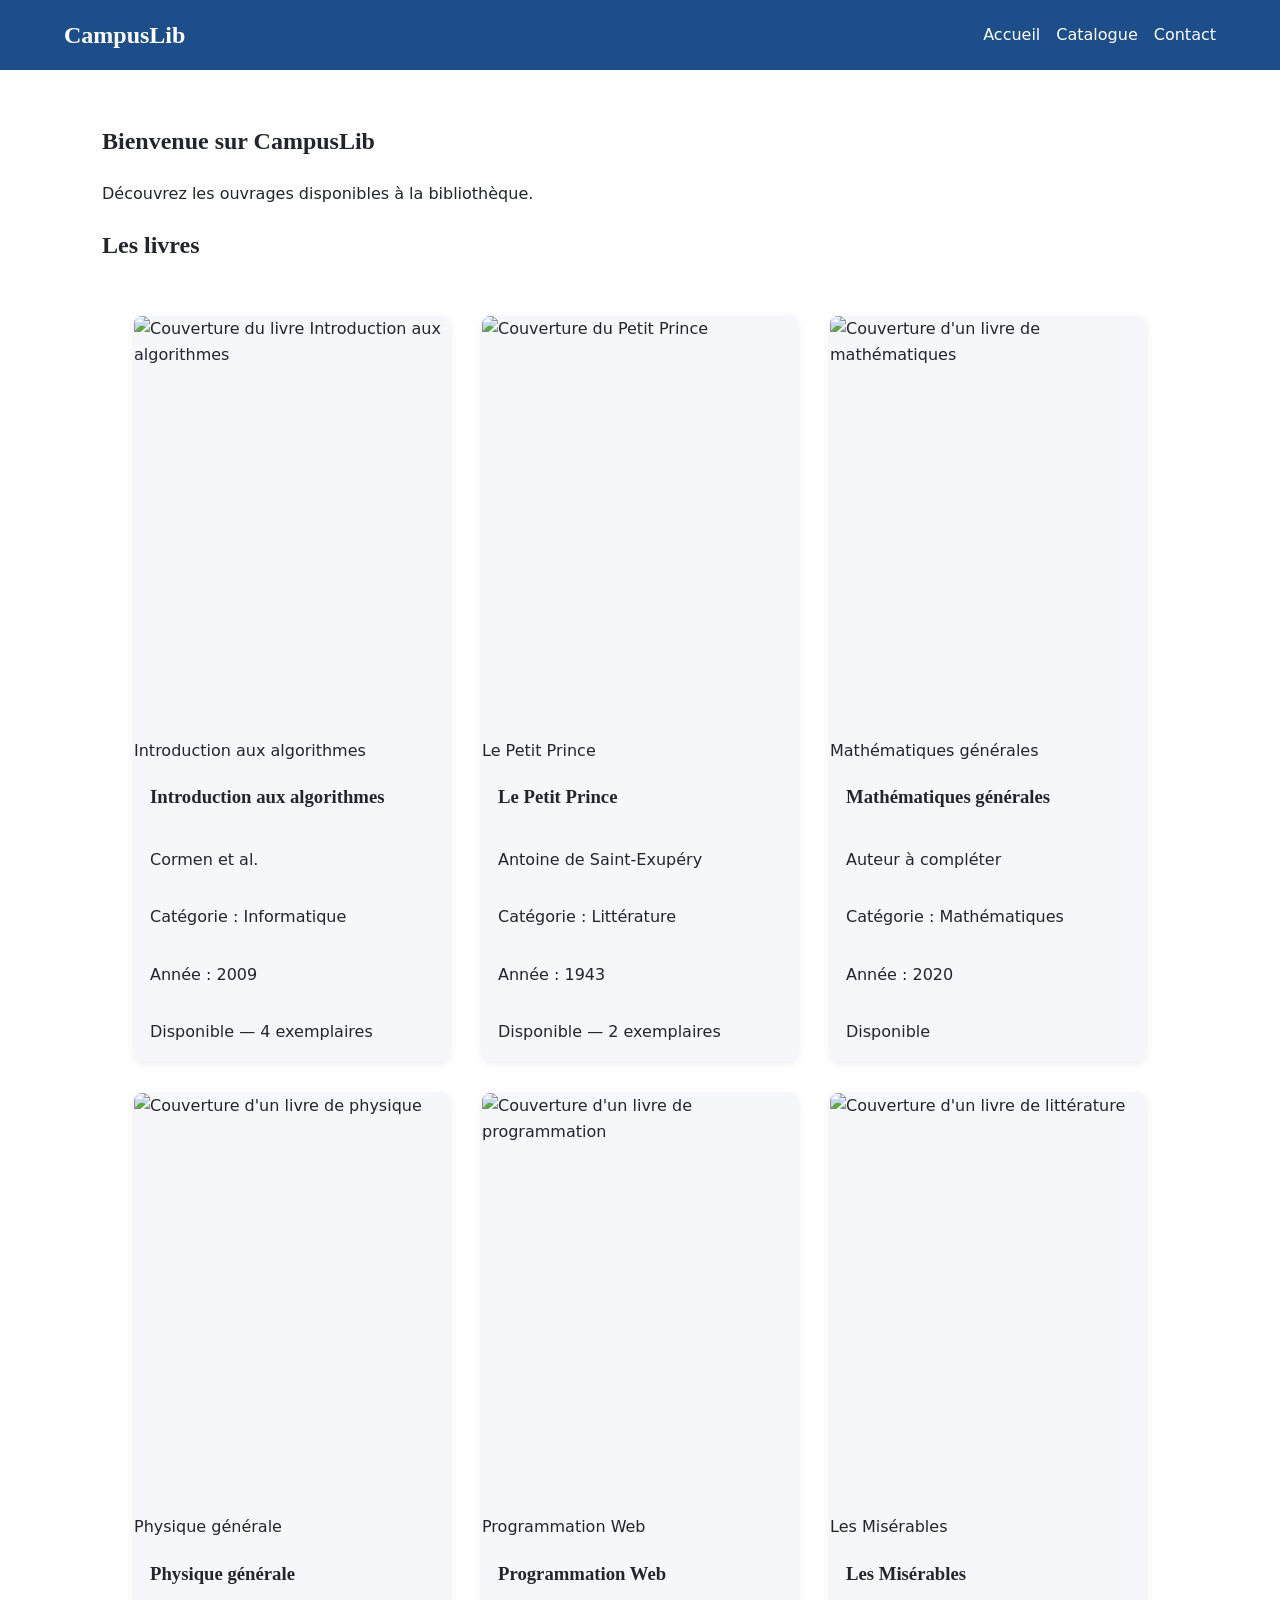
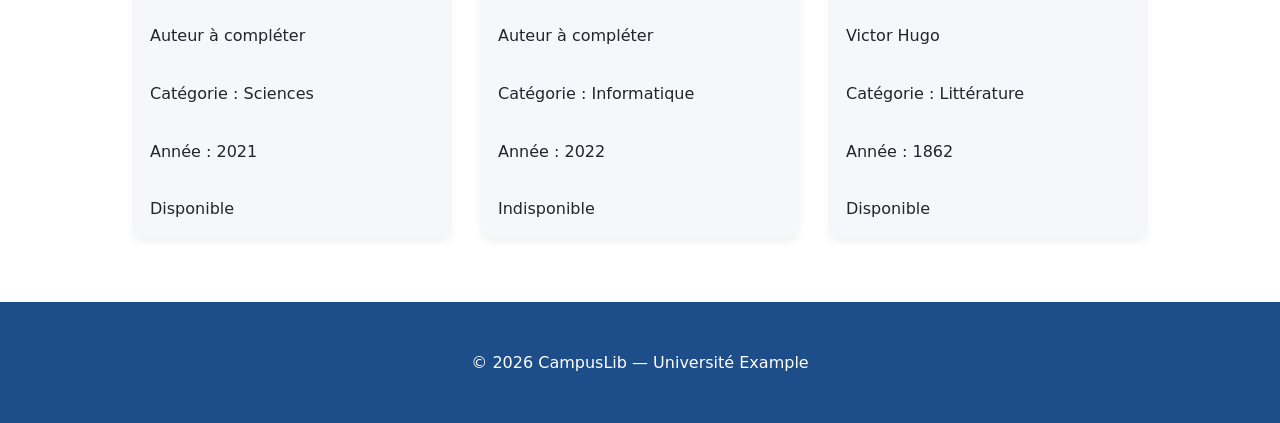
==== index.html @ 82000274 "main: modification du titre" ====
<!DOCTYPE html>
<html lang="fr">

<head>
    <meta charset="UTF-8">
    <meta name="viewport" content="width=device-width, initial-scale=1.0">
    <meta name="description" content="Bibliothèque du campus CampusLib">
    <title>CampusLib — Accueil</title>
    <link rel="stylesheet" href="css/style.css">
</head>

<body>

    <header class="site-header">

        <a href="index.html" class="logo">CampusLib</a>

        <nav aria-label="Navigation principale">
            <ul>
                <li>
                    <a href="index.html" aria-current="page">Accueil</a>
                </li>
                <li>
                    <a href="catalogue.html">Catalogue</a>
                </li>
                <li>
                    <a href="contact.html">Contact</a>
                </li>
            </ul>
        </nav>

    </header>

    <main>

        <section>
            <h1>Bienvenue sur CampusLib</h1>

            <p>
                Découvrez les ouvrages disponibles à la bibliothèque.
            </p>
        </section>

        <section>
            <h2>Les livres</h2>

            <div class="grille-livres">

                <article class="livre-card">
                    <figure>
                        <img src="img/livre1.jpg" alt="Couverture du livre Introduction aux algorithmes">
                        <figcaption>Introduction aux algorithmes</figcaption>
                    </figure>

                    <h3>Introduction aux algorithmes</h3>
                    <p>Cormen et al.</p>
                    <p>Catégorie : Informatique</p>
                    <p>Année : <time datetime="2009">2009</time></p>
                    <p>Disponible — 4 exemplaires</p>
                </article>

                <article class="livre-card">
                    <figure>
                        <img src="img/livre2.jpg" alt="Couverture du Petit Prince">
                        <figcaption>Le Petit Prince</figcaption>
                    </figure>

                    <h3>Le Petit Prince</h3>
                    <p>Antoine de Saint-Exupéry</p>
                    <p>Catégorie : Littérature</p>
                    <p>Année : <time datetime="1943">1943</time></p>
                    <p>Disponible — 2 exemplaires</p>
                </article>

                <article class="livre-card">
                    <figure>
                        <img src="img/livre3.jpg" alt="Couverture d'un livre de mathématiques">
                        <figcaption>Mathématiques générales</figcaption>
                    </figure>

                    <h3>Mathématiques générales</h3>
                    <p>Auteur à compléter</p>
                    <p>Catégorie : Mathématiques</p>
                    <p>Année : <time datetime="2020">2020</time></p>
                    <p>Disponible</p>
                </article>

                <article class="livre-card">
                    <figure>
                        <img src="img/livre4.jpg" alt="Couverture d'un livre de physique">
                        <figcaption>Physique générale</figcaption>
                    </figure>

                    <h3>Physique générale</h3>
                    <p>Auteur à compléter</p>
                    <p>Catégorie : Sciences</p>
                    <p>Année : <time datetime="2021">2021</time></p>
                    <p>Disponible</p>
                </article>

                <article class="livre-card">
                    <figure>
                        <img src="img/livre5.jpg" alt="Couverture d'un livre de programmation">
                        <figcaption>Programmation Web</figcaption>
                    </figure>

                    <h3>Programmation Web</h3>
                    <p>Auteur à compléter</p>
                    <p>Catégorie : Informatique</p>
                    <p>Année : <time datetime="2022">2022</time></p>
                    <p>Indisponible</p>
                </article>

                <article class="livre-card">
                    <figure>
                        <img src="img/livre6.jpg" alt="Couverture d'un livre de littérature">
                        <figcaption>Les Misérables</figcaption>
                    </figure>

                    <h3>Les Misérables</h3>
                    <p>Victor Hugo</p>
                    <p>Catégorie : Littérature</p>
                    <p>Année : <time datetime="1862">1862</time></p>
                    <p>Disponible</p>
                </article>

            </div>
        </section>

    </main>

    <footer class="site-footer">
        <p>&copy; 2026 CampusLib — Université Example</p>
    </footer>

</body>

</html>
---- css/style.css ----
:root {
    --c-primaire: #1d4e89;
    --c-secondaire: #f4a259;
    --c-texte: #22252a;
    --c-texte-doux: #5a6472;
    --c-fond: #ffffff;
    --c-fond-alt: #f5f7fa;
    --c-succes: #2e7d4f;
    --c-danger: #b3261e;

    --police-titre: "Georgia", serif;
    --police-corps: system-ui, -apple-system, "Segoe UI", sans-serif;

    --esp-xs: 0.25rem;
    --esp-s: 0.5rem;
    --esp-m: 1rem;
    --esp-l: 2rem;
    --esp-xl: 4rem;

    --rayon: 8px;
    --ombre: 0 2px 8px rgba(0, 0, 0, 0.08);
    --largeur-max: 1140px;
}

*,
*::before {
    box-sizing: border-box;
}

body {
    margin: 0;
    font-family: var(--police-corps);
    color: var(--c-texte);
    background: var(--c-fond);
    line-height: 1.6;
}

img {
    max-width: 100%;
    display: block;
    height: auto;
}

.site-header {
    display: flex;
    align-items: center;
    justify-content: space-between;
    gap: var(--esp-m);
    padding: var(--esp-m) var(--esp-l);
    background: var(--c-primaire);
    color: white;
}

.logo {
    color: white;
    text-decoration: none;
    font-family: var(--police-titre);
    font-size: 1.5rem;
    font-weight: bold;
}

.site-header nav ul {
    display: flex;
    gap: var(--esp-m);
    list-style: none;
    margin: 0;
    padding: 0;
}

.site-header nav a {
    color: white;
    text-decoration: none;
}

.site-header nav a:hover {
    color: var(--c-secondaire);
}

.grille-livres {
    display: grid;
    grid-template-columns: repeat(auto-fit, minmax(240px, 1fr));
    gap: var(--esp-l);
    max-width: var(--largeur-max);
    margin-inline: auto;
    padding: var(--esp-l);
}

.livre-card {
    display: flex;
    flex-direction: column;
    background: var(--c-fond-alt);
    border-radius: var(--rayon);
    box-shadow: var(--ombre);
    overflow: hidden;
    transition: transform 0.2s ease, box-shadow 0.2s ease;
}

.livre-card:hover,
.livre-card:focus-within {
    transform: translateY(-4px);
    box-shadow: 0 6px 18px rgba(0, 0, 0, 0.14);
}

.livre-card figure {
    margin: 0;
}

.livre-card figure img {
    width: 100%;
    aspect-ratio: 3 / 4;
    object-fit: cover;
}

.livre-card h3,
.livre-card p {
    margin-inline: var(--esp-m);
}

.livre-card h3 {
    font-family: var(--police-titre);
}

.dispo--oui {
    color: var(--c-succes);
}

.dispo--non {
    color: var(--c-danger);
}


@media (max-width: 639px) {
    .site-header {
        flex-direction: column;
    }

    .site-header nav ul {
        flex-direction: column;
        align-items: center;
    }
}

@media (min-width: 640px) {
    .site-header nav ul {
        flex-direction: row;
    }
}

@media (min-width: 1024px) {
    .site-header {
        padding-inline: var(--esp-xl);
    }
}

@media (min-width: 1440px) {
    .grille-livres {
        max-width: var(--largeur-max);
    }
}

a:focus-visible,
button:focus-visible,
input:focus-visible,
select:focus-visible,
textarea:focus-visible {
    outline: 3px solid var(--c-secondaire);
    outline-offset: 2px;
}

@media (prefers-reduced-motion: reduce) {
    *,
    *::before,
    *::after {
        transition: none !important;
        animation: none !important;
    }
}

.form-contact {
    max-width: 700px;
    margin: var(--esp-xl) auto;
    padding: var(--esp-l);
}

.form-contact fieldset {
    border: 1px solid var(--c-texte-doux);
    border-radius: var(--rayon);
    padding: var(--esp-l);
}

.form-groupe {
    display: flex;
    flex-direction: column;
    gap: var(--esp-s);
    margin-bottom: var(--esp-m);
}

.form-groupe input,
.form-groupe select,
.form-groupe textarea {
    padding: var(--esp-s);
    border: 1px solid var(--c-texte-doux);
    border-radius: var(--rayon);
    font: inherit;
}

.form-groupe textarea {
    min-height: 150px;
    resize: vertical;
}

button {
    padding: var(--esp-s) var(--esp-m);
    border: 0;
    border-radius: var(--rayon);
    background: var(--c-primaire);
    color: var(--c-fond);
    cursor: pointer;
}

button:hover {
    background: var(--c-secondaire);
}

main {
    max-width: var(--largeur-max);
    margin-inline: auto;
    padding: var(--esp-l);
}

h1,
h2,
h3 {
    font-family: var(--police-titre);
}

.hero {
    padding: var(--esp-xl) 0;
    text-align: center;
}

.site-footer {
    padding: var(--esp-l);
    background: var(--c-primaire);
    color: var(--c-fond);
    text-align: center;
}

@media (prefers-color-scheme: dark) {
:root {
--c-fond: #16181d;
--c-fond-alt: #1f232b;
--c-texte: #e8eaed;
--c-texte-doux:#a5aebc;
--c-primaire: #6ea8dc;
}
}
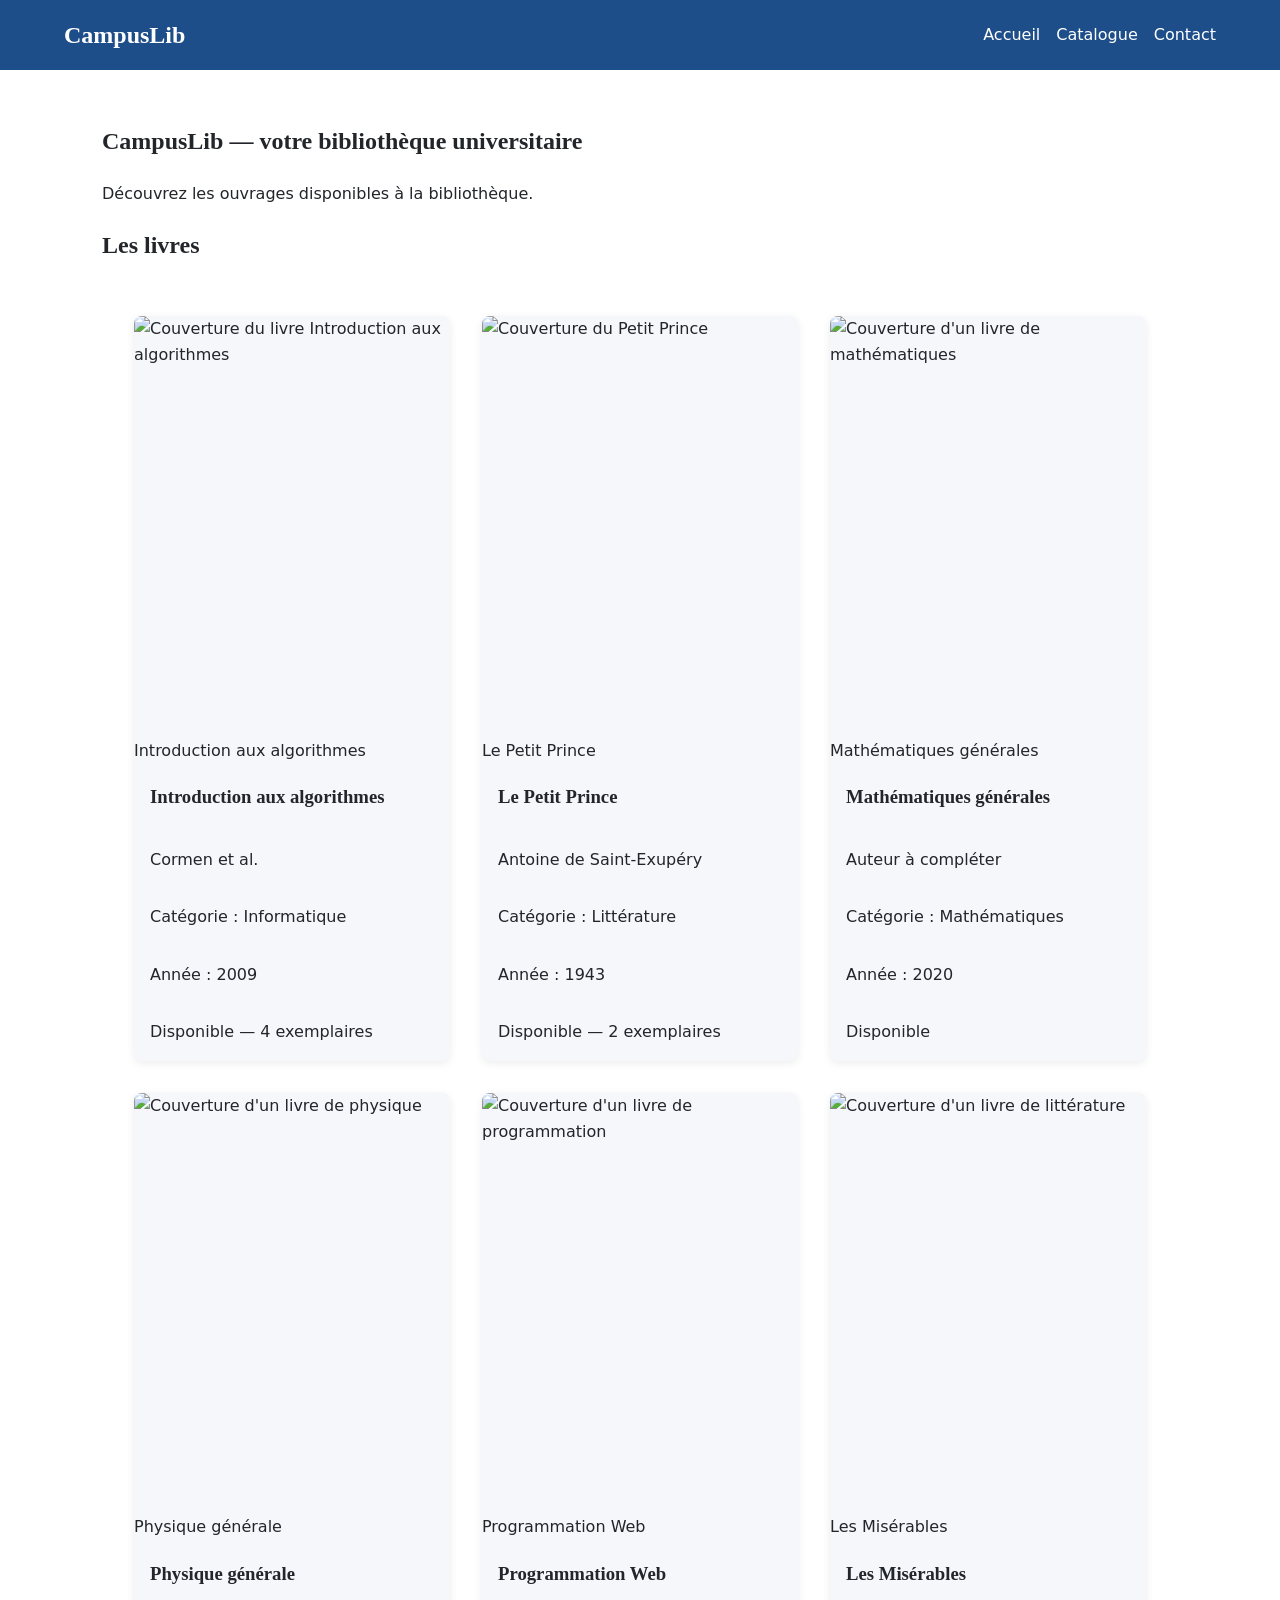
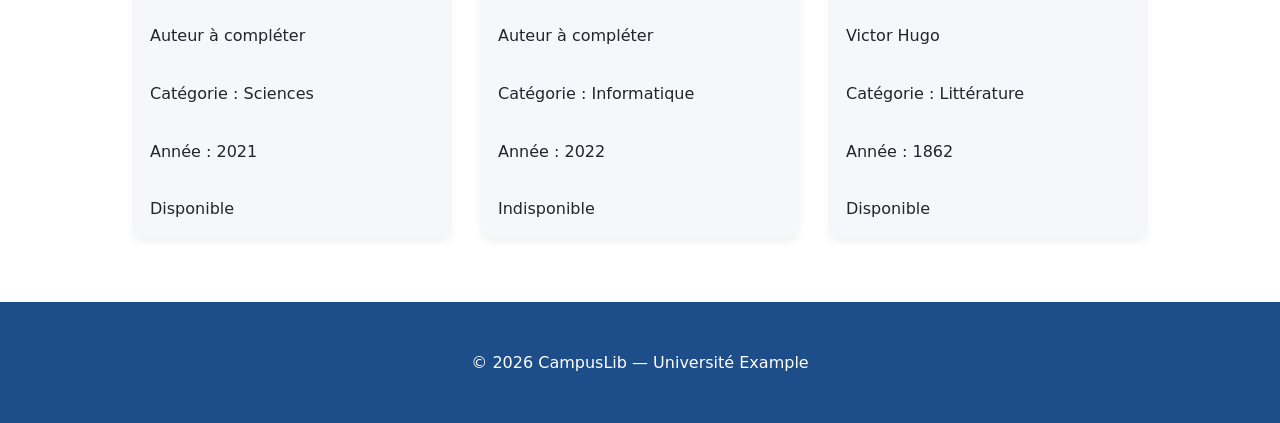
==== commit 169984d3: "merge: résolution du conflit sur le titre" ====
--- a/index.html
+++ b/index.html
@@ -34,7 +34,8 @@
     <main>
 
         <section>
-            <h1>Bienvenue sur CampusLib</h1>
+
+            <h1>CampusLib — votre bibliothèque universitaire</h1>
 
             <p>
                 Découvrez les ouvrages disponibles à la bibliothèque.
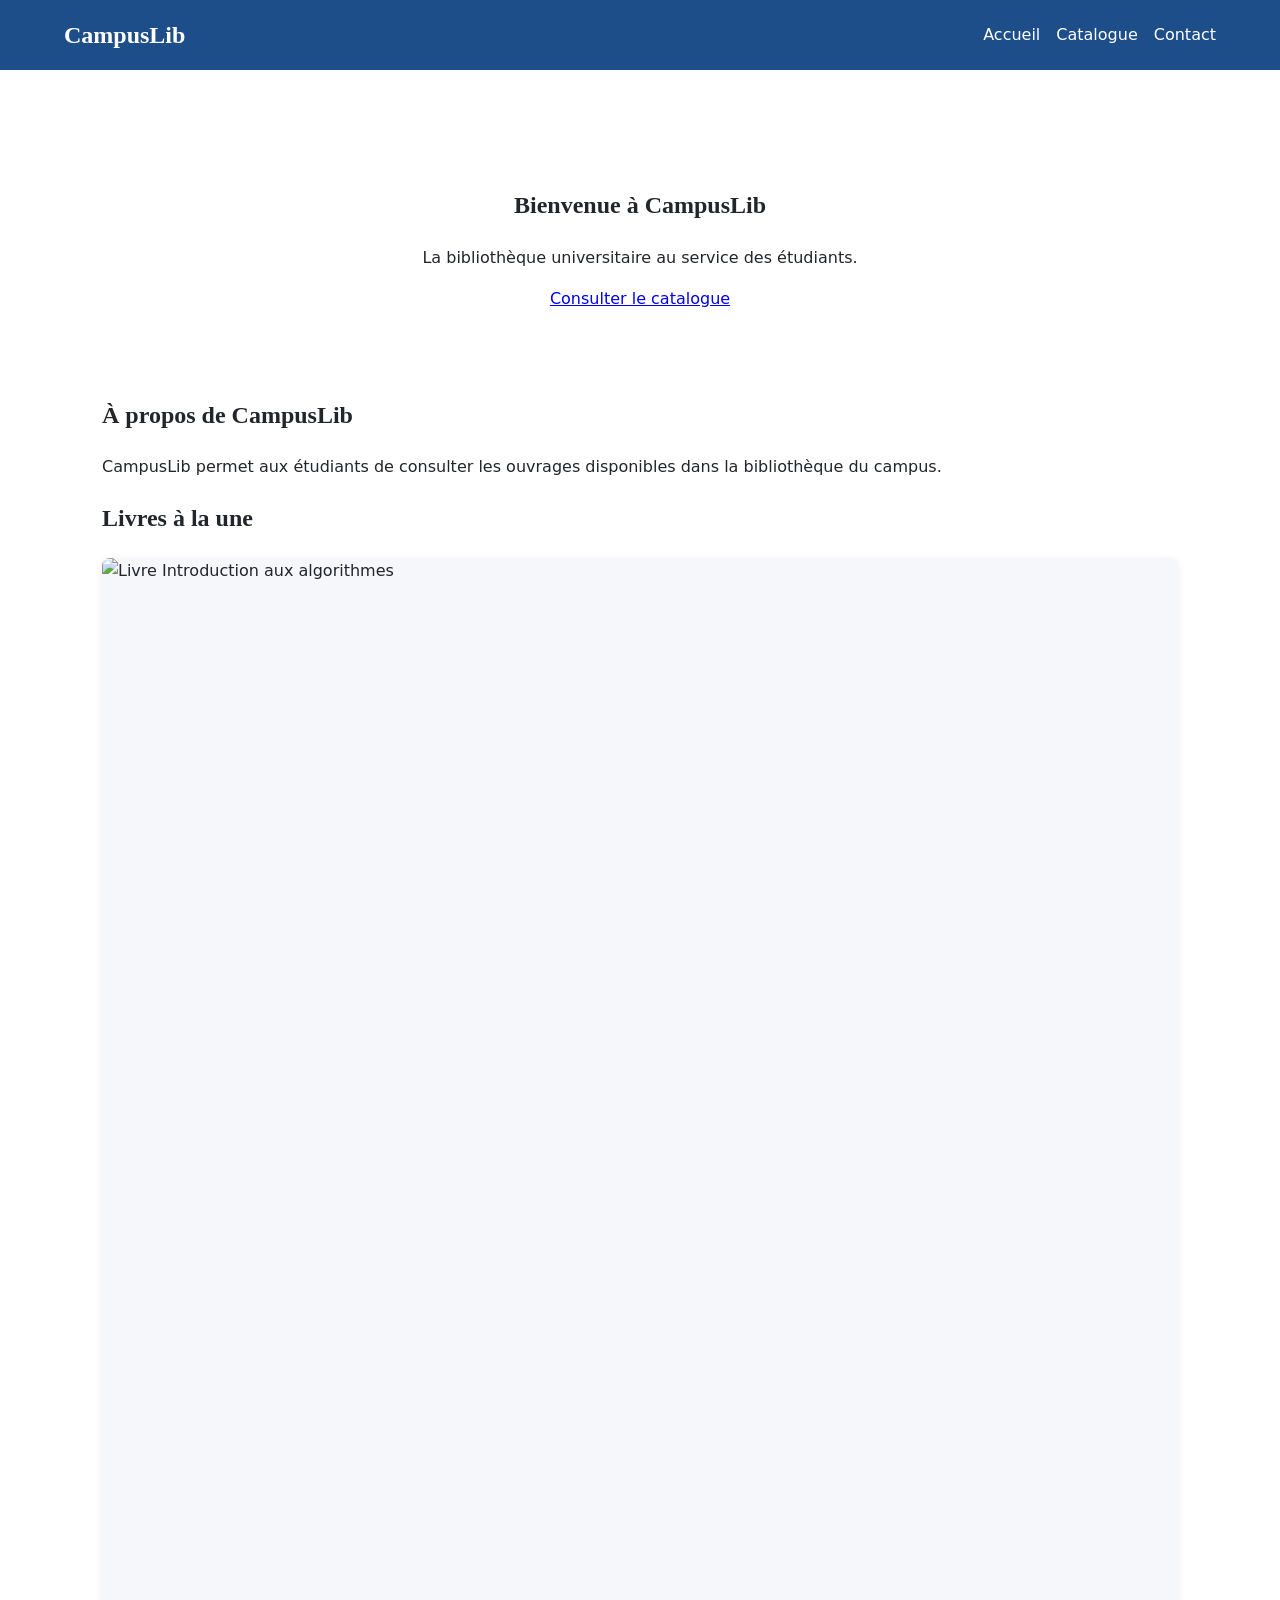
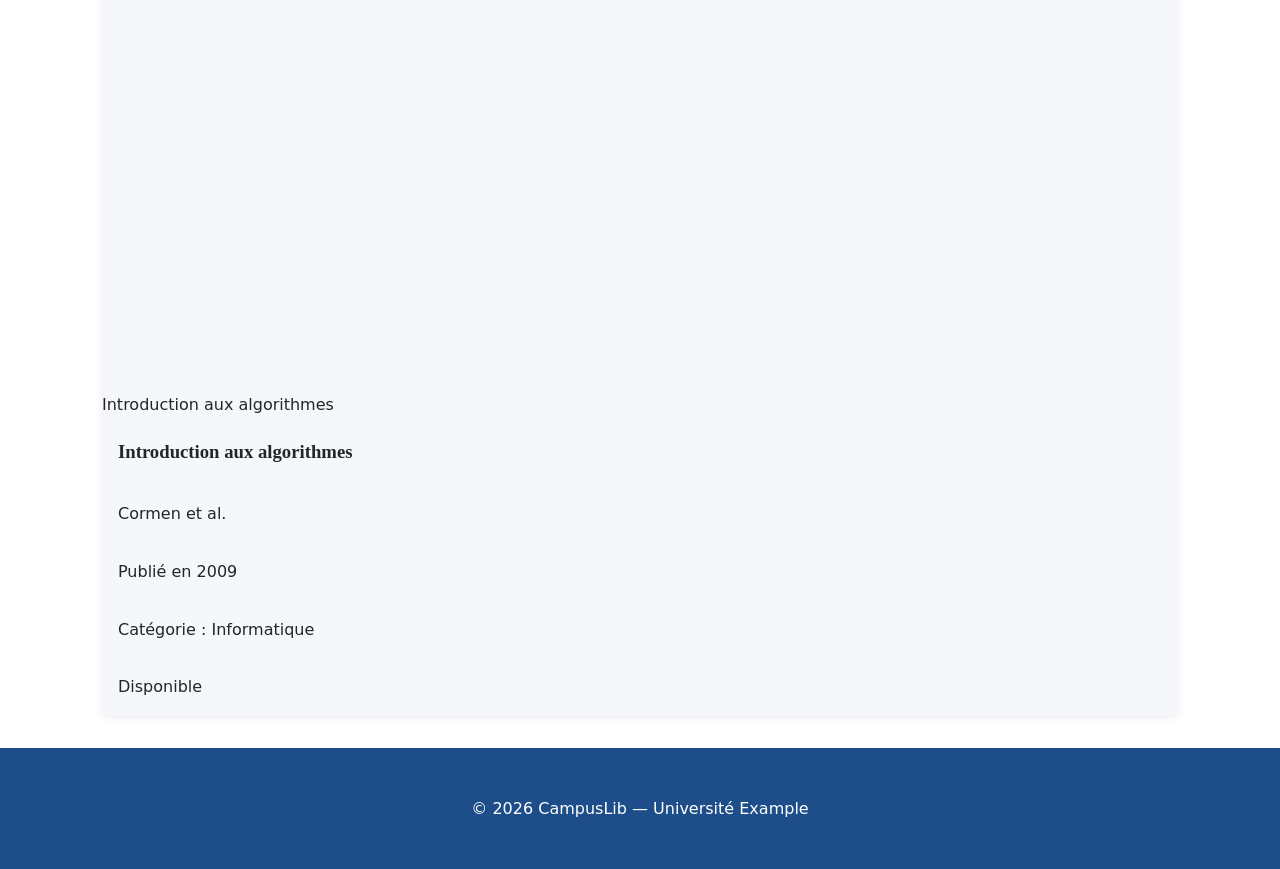
==== commit 073cf6e2: "Modification du catalogue et de l'accueil" ====
--- a/index.html
+++ b/index.html
@@ -33,99 +33,46 @@
 
     <main>
 
-        <section>
-
-            <h1>CampusLib — votre bibliothèque universitaire</h1>
+        <section class="hero">
+            <h1>Bienvenue à CampusLib</h1>
 
             <p>
-                Découvrez les ouvrages disponibles à la bibliothèque.
+                La bibliothèque universitaire au service des étudiants.
+            </p>
+
+            <a href="catalogue.html">Consulter le catalogue</a>
+        </section>
+
+        <section>
+            <h2>À propos de CampusLib</h2>
+
+            <p>
+                CampusLib permet aux étudiants de consulter les ouvrages
+                disponibles dans la bibliothèque du campus.
             </p>
         </section>
 
         <section>
-            <h2>Les livres</h2>
+            <h2>Livres à la une</h2>
 
-            <div class="grille-livres">
+            <article class="livre-card">
+                <figure>
+                    <img src="img/algorithmes.jpg" alt="Livre Introduction aux algorithmes">
+                    <figcaption>Introduction aux algorithmes</figcaption>
+                </figure>
 
-                <article class="livre-card">
-                    <figure>
-                        <img src="img/livre1.jpg" alt="Couverture du livre Introduction aux algorithmes">
-                        <figcaption>Introduction aux algorithmes</figcaption>
-                    </figure>
+                <h3>Introduction aux algorithmes</h3>
 
-                    <h3>Introduction aux algorithmes</h3>
-                    <p>Cormen et al.</p>
-                    <p>Catégorie : Informatique</p>
-                    <p>Année : <time datetime="2009">2009</time></p>
-                    <p>Disponible — 4 exemplaires</p>
-                </article>
+                <p>Cormen et al.</p>
 
-                <article class="livre-card">
-                    <figure>
-                        <img src="img/livre2.jpg" alt="Couverture du Petit Prince">
-                        <figcaption>Le Petit Prince</figcaption>
-                    </figure>
+                <p>
+                    Publié en <time datetime="2009">2009</time>
+                </p>
 
-                    <h3>Le Petit Prince</h3>
-                    <p>Antoine de Saint-Exupéry</p>
-                    <p>Catégorie : Littérature</p>
-                    <p>Année : <time datetime="1943">1943</time></p>
-                    <p>Disponible — 2 exemplaires</p>
-                </article>
+                <p>Catégorie : Informatique</p>
 
-                <article class="livre-card">
-                    <figure>
-                        <img src="img/livre3.jpg" alt="Couverture d'un livre de mathématiques">
-                        <figcaption>Mathématiques générales</figcaption>
-                    </figure>
-
-                    <h3>Mathématiques générales</h3>
-                    <p>Auteur à compléter</p>
-                    <p>Catégorie : Mathématiques</p>
-                    <p>Année : <time datetime="2020">2020</time></p>
-                    <p>Disponible</p>
-                </article>
-
-                <article class="livre-card">
-                    <figure>
-                        <img src="img/livre4.jpg" alt="Couverture d'un livre de physique">
-                        <figcaption>Physique générale</figcaption>
-                    </figure>
-
-                    <h3>Physique générale</h3>
-                    <p>Auteur à compléter</p>
-                    <p>Catégorie : Sciences</p>
-                    <p>Année : <time datetime="2021">2021</time></p>
-                    <p>Disponible</p>
-                </article>
-
-                <article class="livre-card">
-                    <figure>
-                        <img src="img/livre5.jpg" alt="Couverture d'un livre de programmation">
-                        <figcaption>Programmation Web</figcaption>
-                    </figure>
-
-                    <h3>Programmation Web</h3>
-                    <p>Auteur à compléter</p>
-                    <p>Catégorie : Informatique</p>
-                    <p>Année : <time datetime="2022">2022</time></p>
-                    <p>Indisponible</p>
-                </article>
-
-                <article class="livre-card">
-                    <figure>
-                        <img src="img/livre6.jpg" alt="Couverture d'un livre de littérature">
-                        <figcaption>Les Misérables</figcaption>
-                    </figure>
-
-                    <h3>Les Misérables</h3>
-                    <p>Victor Hugo</p>
-                    <p>Catégorie : Littérature</p>
-                    <p>Année : <time datetime="1862">1862</time></p>
-                    <p>Disponible</p>
-                </article>
-
-            </div>
+                <p>Disponible</p>
+            </article>
         </section>
 
     </main>
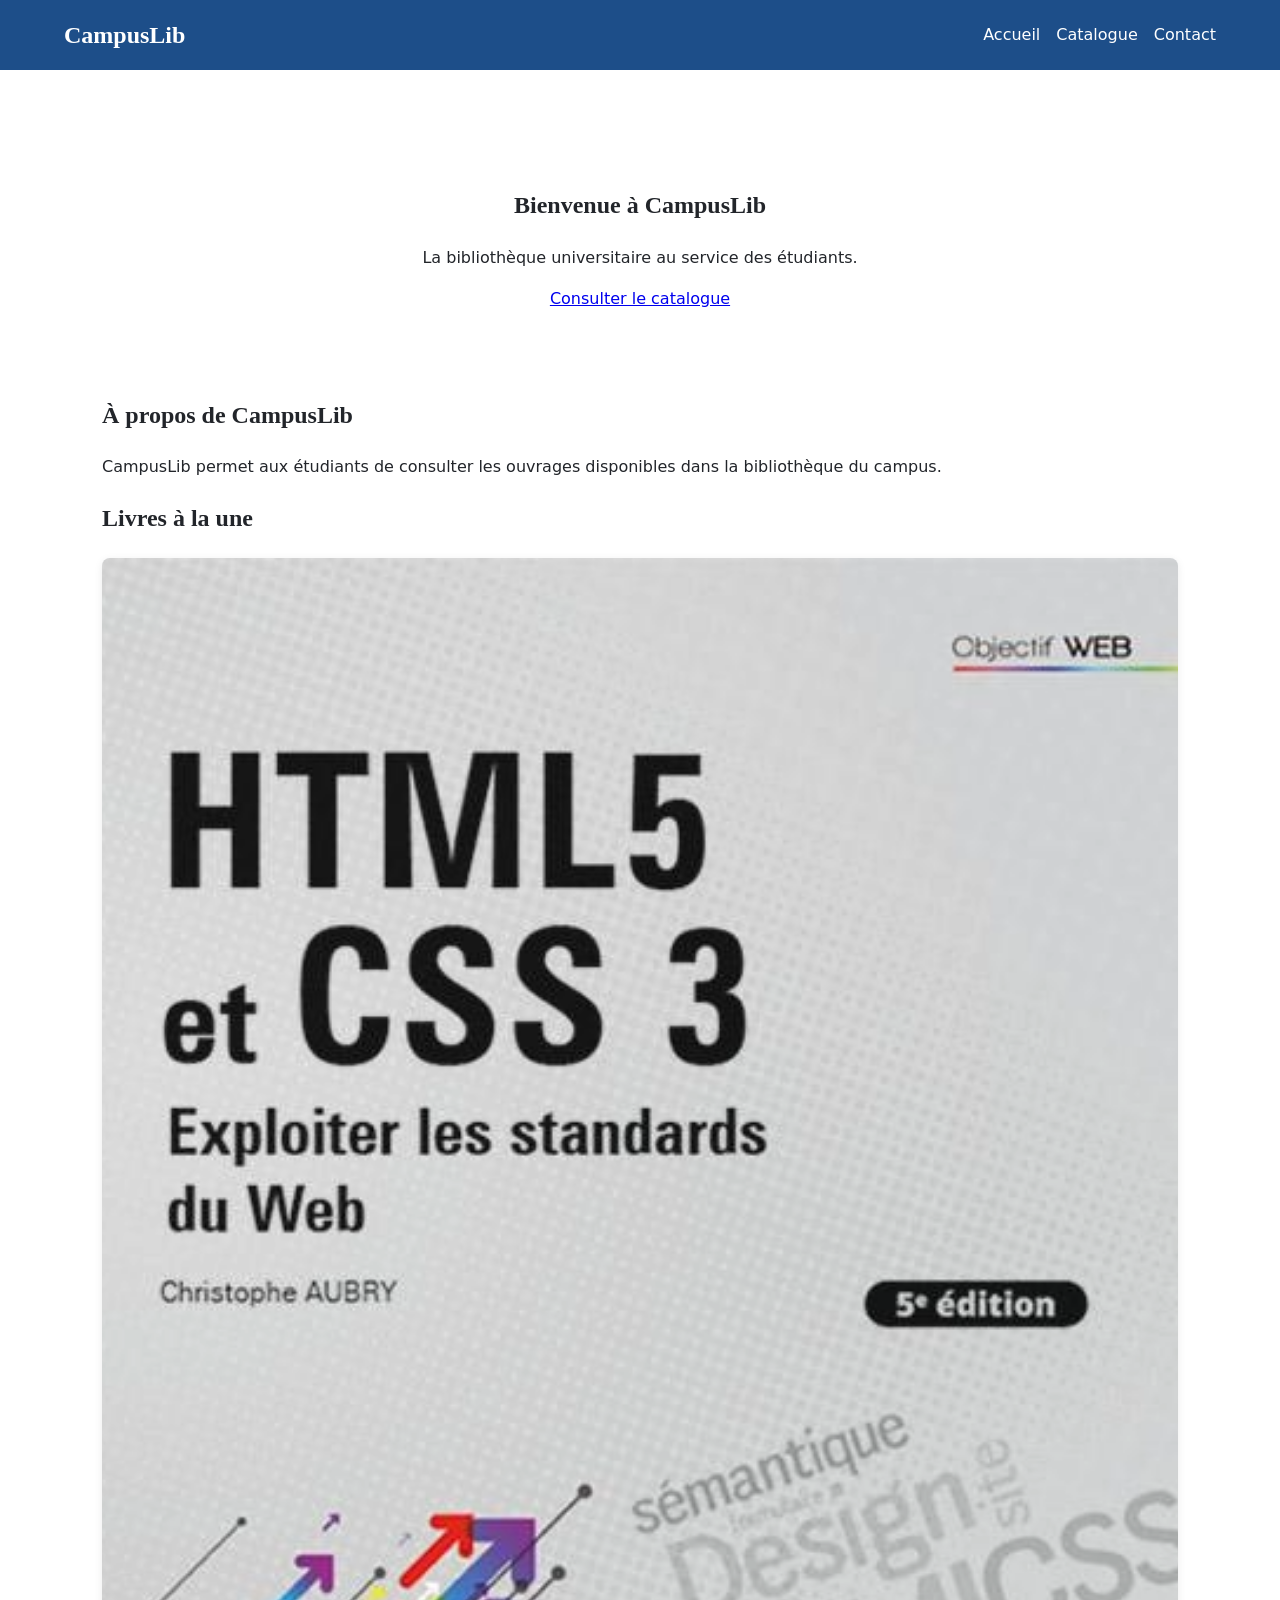
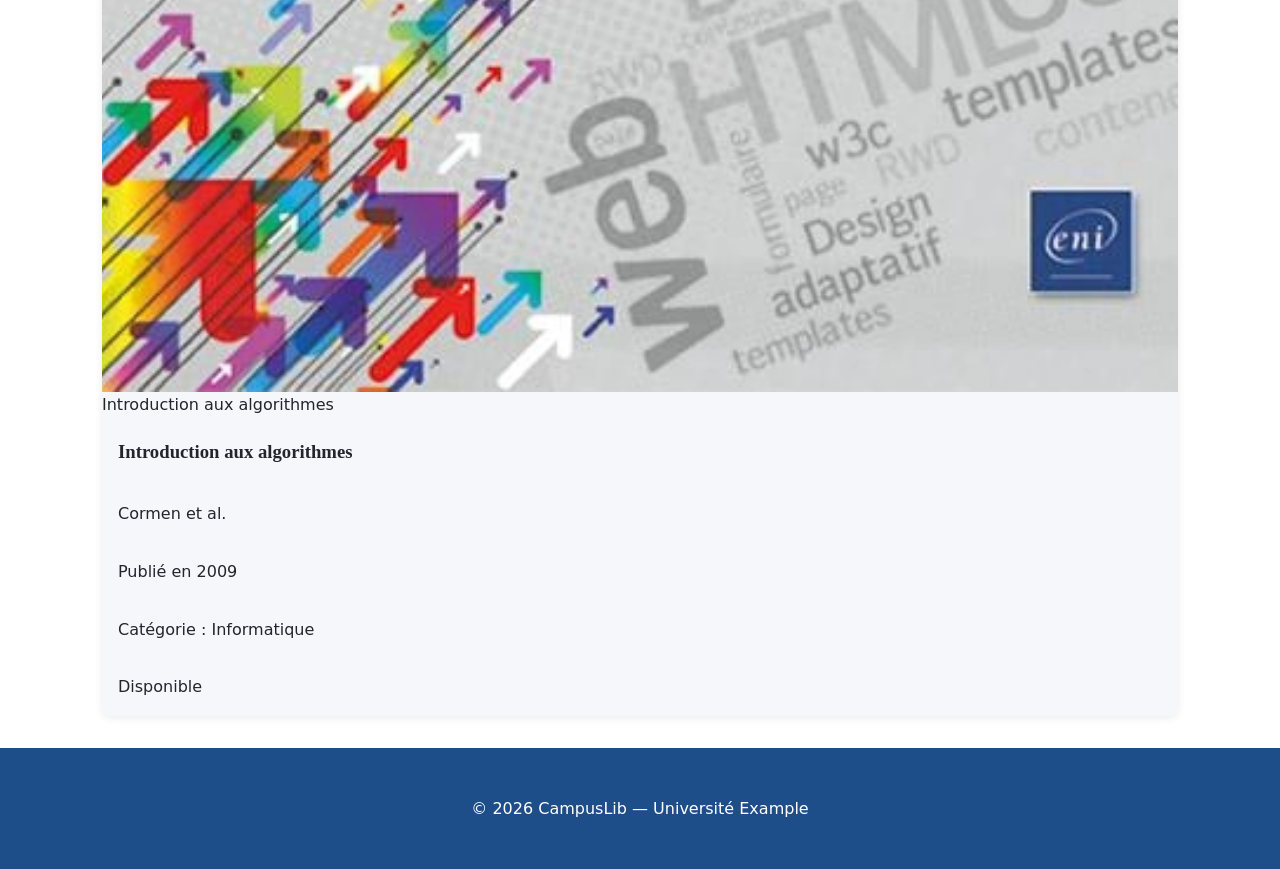
==== commit cf733bba: "docs: rédaction du README et réponses aux questions" ====
--- a/index.html
+++ b/index.html
@@ -57,7 +57,7 @@
 
             <article class="livre-card">
                 <figure>
-                    <img src="img/algorithmes.jpg" alt="Livre Introduction aux algorithmes">
+                    <img src="img/algorithmes.png" alt="Livre Introduction aux algorithmes">
                     <figcaption>Introduction aux algorithmes</figcaption>
                 </figure>
 
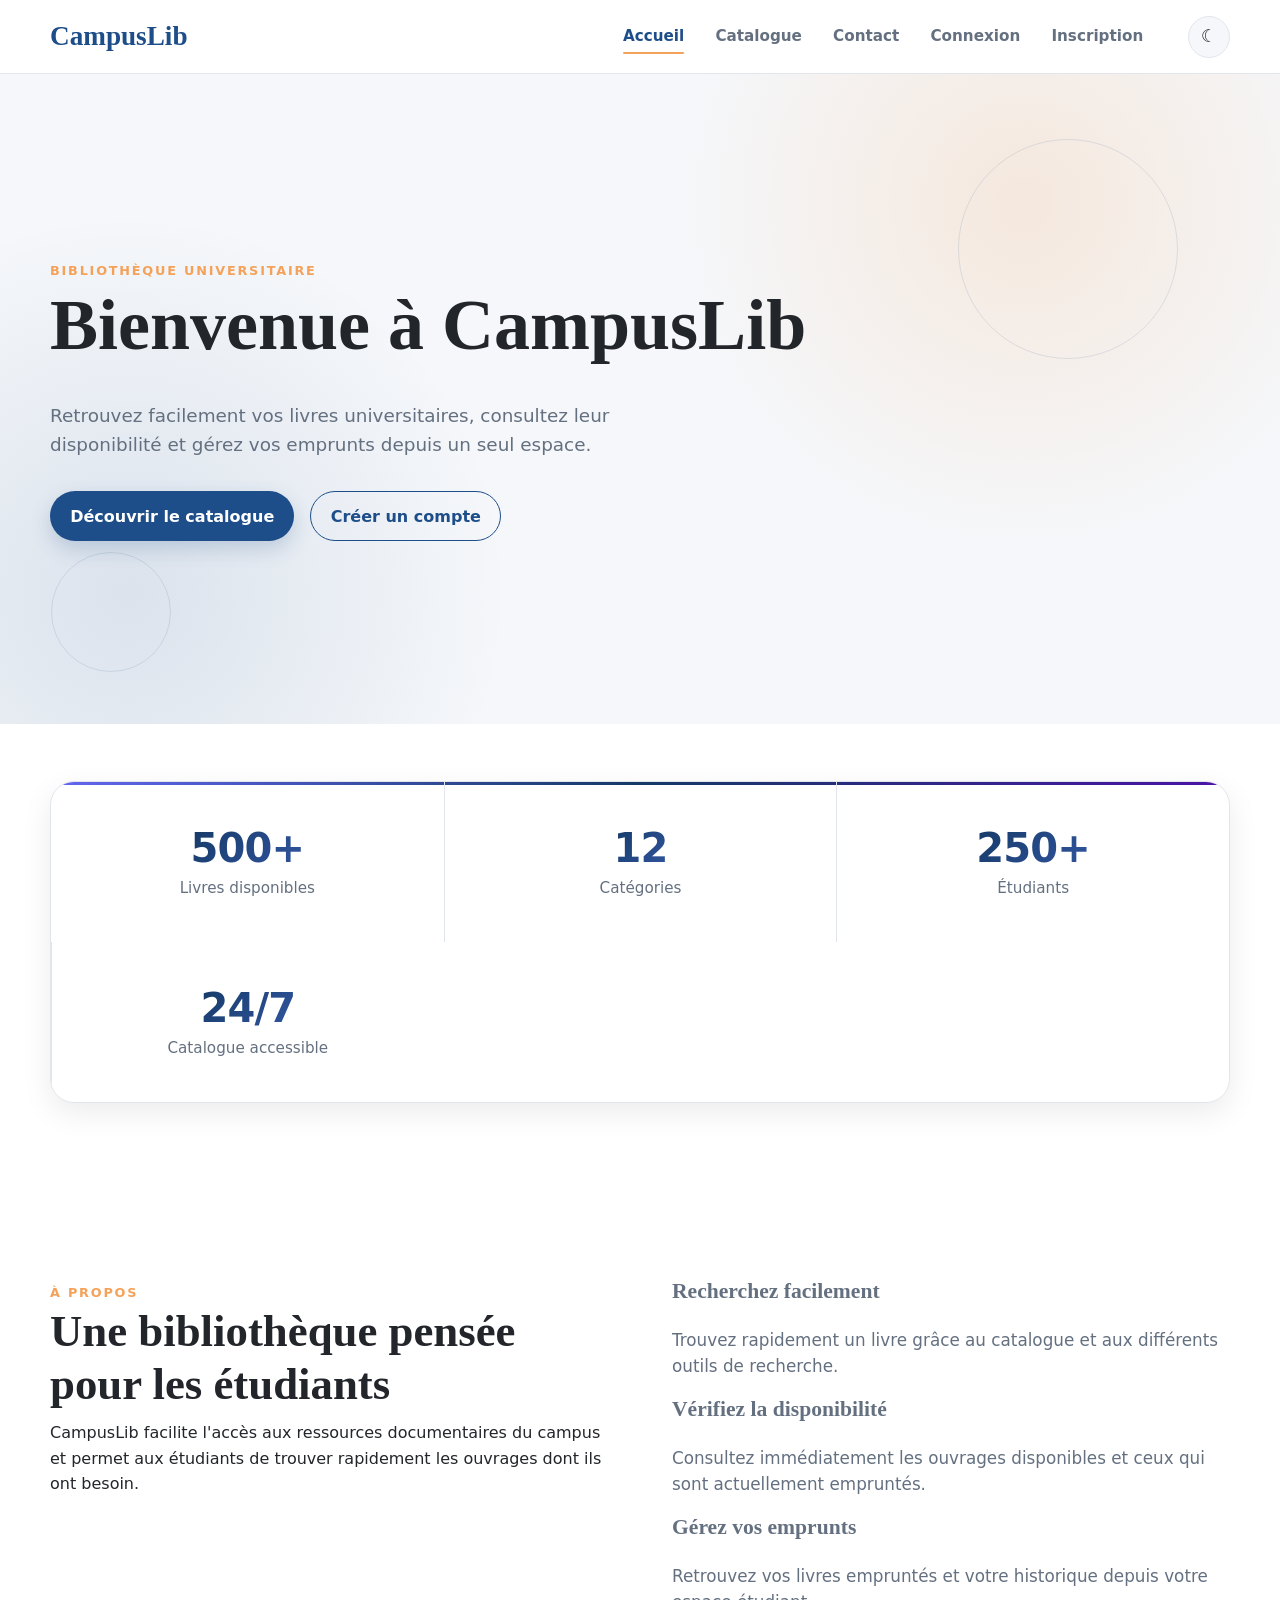
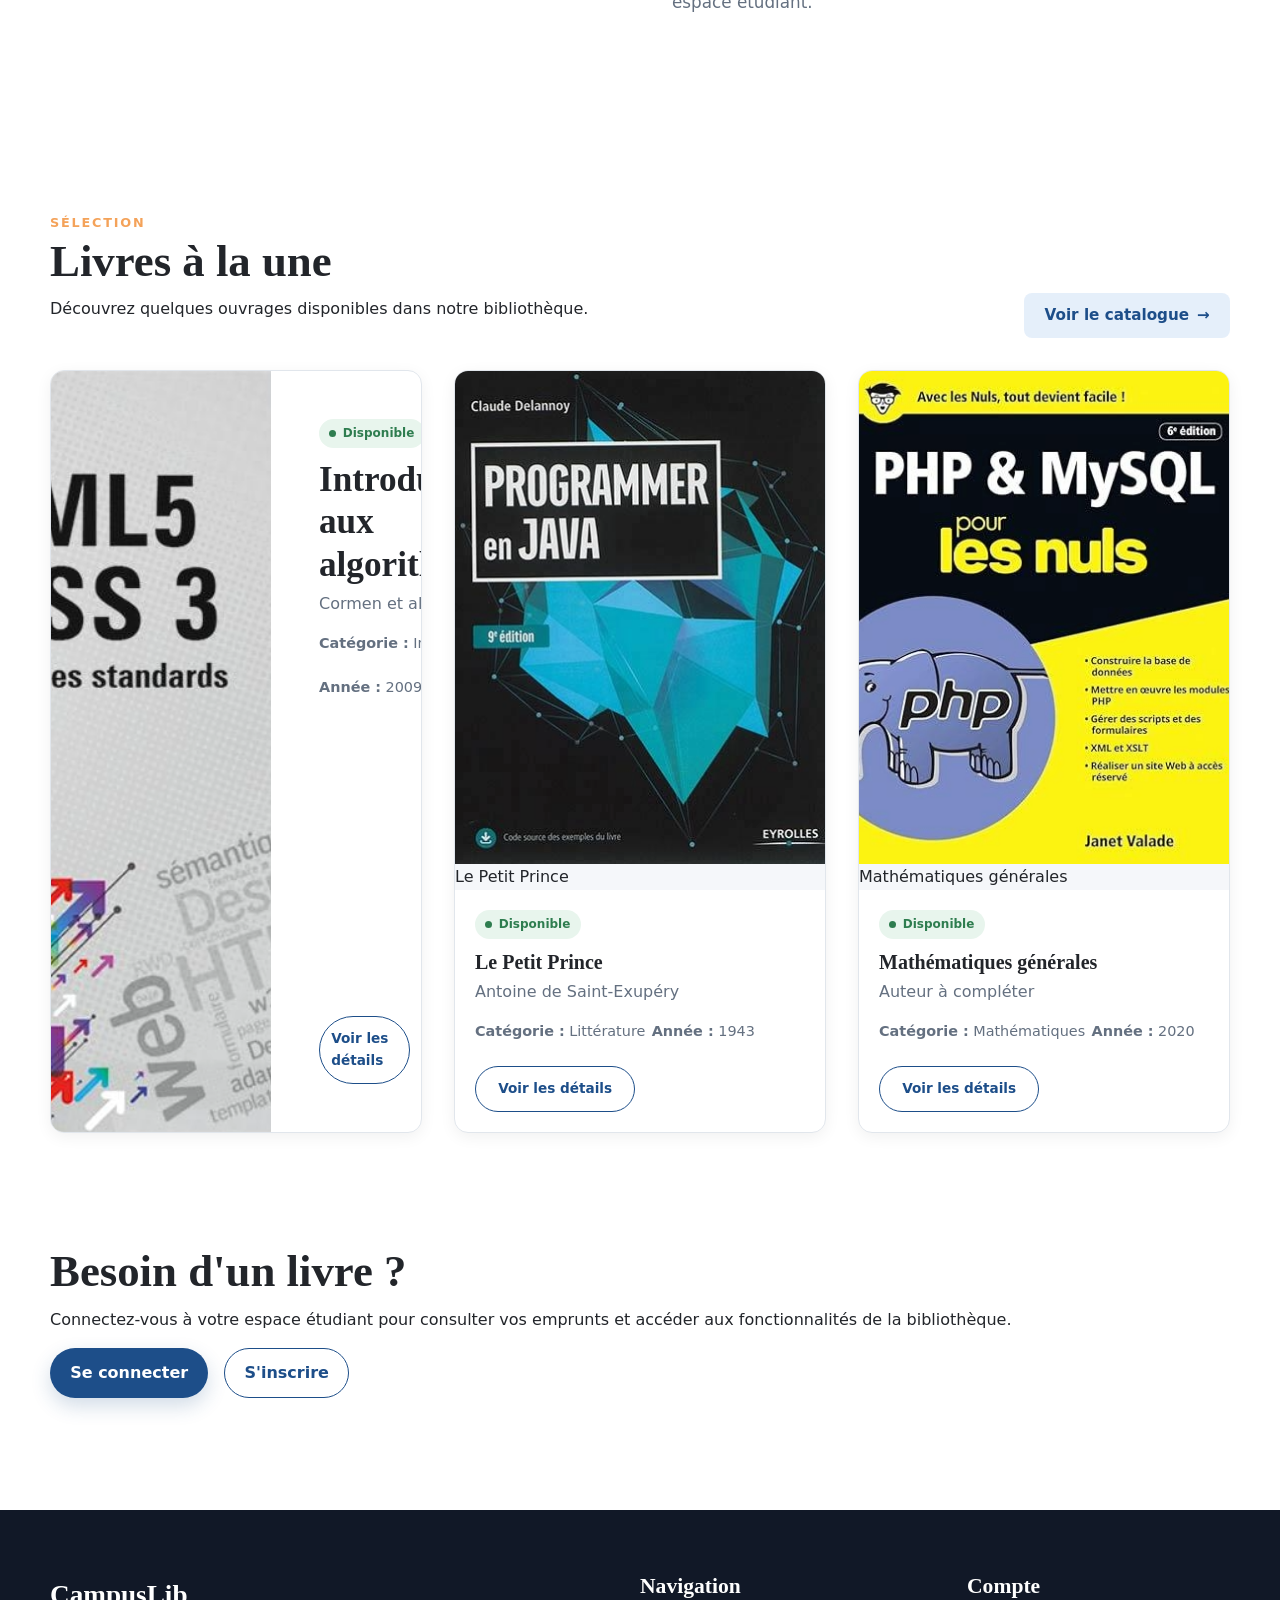
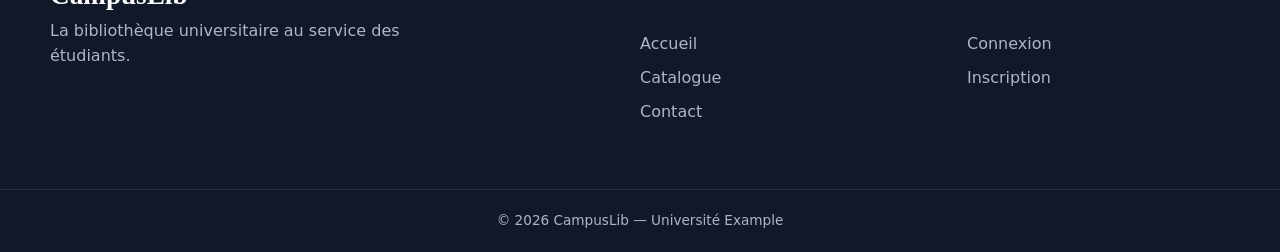
==== commit 5ef0f014: "feat: ajout inscription connexion et compte" ====
--- a/index.html
+++ b/index.html
@@ -4,83 +4,485 @@
 <head>
     <meta charset="UTF-8">
     <meta name="viewport" content="width=device-width, initial-scale=1.0">
-    <meta name="description" content="Bibliothèque du campus CampusLib">
-    <title>CampusLib — Accueil</title>
+
+    <meta name="description"
+        content="CampusLib, la bibliothèque universitaire en ligne pour consulter les livres disponibles sur le campus.">
+
+    <title>CampusLib — Bibliothèque universitaire</title>
+
     <link rel="stylesheet" href="css/style.css">
 </head>
 
 <body>
 
+    <!-- En-tête -->
     <header class="site-header">
 
-        <a href="index.html" class="logo">CampusLib</a>
-
-        <nav aria-label="Navigation principale">
+        <a href="index.html" class="logo">
+            CampusLib
+        </a>
+
+        <nav class="site-nav" aria-label="Navigation principale">
+
+            <button class="menu-toggle" type="button" aria-label="Ouvrir le menu">
+                ☰
+            </button>
+
             <ul>
+
                 <li>
-                    <a href="index.html" aria-current="page">Accueil</a>
-                </li>
+                    <a href="index.html" aria-current="page">
+                        Accueil
+                    </a>
+                </li>
+
                 <li>
-                    <a href="catalogue.html">Catalogue</a>
-                </li>
+                    <a href="catalogue.html">
+                        Catalogue
+                    </a>
+                </li>
+
                 <li>
-                    <a href="contact.html">Contact</a>
-                </li>
+                    <a href="contact.html">
+                        Contact
+                    </a>
+                </li>
+
+                <li id="menu-connexion">
+                    <a href="connexion.html">
+                        Connexion
+                    </a>
+                </li>
+
+                <li id="menu-inscription">
+                    <a href="inscription.html">
+                        Inscription
+                    </a>
+                </li>
+
+                <li id="menu-compte" hidden>
+                    <a href="compte.html">
+                        Mon compte
+                    </a>
+                </li>
+
+                <li id="menu-deconnexion" hidden>
+                    <button type="button" class="bouton-menu-deconnexion">
+                        Déconnexion
+                    </button>
+                </li>
+
             </ul>
+
         </nav>
 
+        <button class="theme-toggle" type="button" aria-label="Changer de thème">
+            <span class="theme-icon">☾</span>
+        </button>
+
     </header>
 
+
     <main>
 
+        <!-- Section principale -->
         <section class="hero">
-            <h1>Bienvenue à CampusLib</h1>
+
+            <div class="hero-contenu">
+
+                <span class="hero-sur-titre">
+                    Bibliothèque universitaire
+                </span>
+
+                <h1>
+                    Bienvenue à <strong>CampusLib</strong>
+                </h1>
+
+                <p class="hero-description">
+                    Retrouvez facilement vos livres universitaires,
+                    consultez leur disponibilité et gérez vos emprunts
+                    depuis un seul espace.
+                </p>
+
+                <div class="hero-actions">
+
+                    <a href="catalogue.html" class="bouton bouton-primaire">
+                        Découvrir le catalogue
+                    </a>
+
+                    <a href="inscription.html" class="bouton bouton-secondaire">
+                        Créer un compte
+                    </a>
+
+                </div>
+
+            </div>
+
+        </section>
+
+
+        <!-- Statistiques -->
+        <section class="section-statistiques" aria-label="Statistiques de la bibliothèque">
+
+            <div class="statistique">
+                <strong>500+</strong>
+                <span>Livres disponibles</span>
+            </div>
+
+            <div class="statistique">
+                <strong>12</strong>
+                <span>Catégories</span>
+            </div>
+
+            <div class="statistique">
+                <strong>250+</strong>
+                <span>Étudiants</span>
+            </div>
+
+            <div class="statistique">
+                <strong>24/7</strong>
+                <span>Catalogue accessible</span>
+            </div>
+
+        </section>
+
+
+        <!-- Présentation -->
+        <section class="section-apropos">
+
+            <div class="section-entete">
+
+                <span class="hero-sur-titre">
+                    À propos
+                </span>
+
+                <h2>
+                    Une bibliothèque pensée pour les étudiants
+                </h2>
+
+                <p>
+                    CampusLib facilite l'accès aux ressources
+                    documentaires du campus et permet aux étudiants
+                    de trouver rapidement les ouvrages dont ils ont besoin.
+                </p>
+
+            </div>
+
+            <div class="apropos-contenu">
+
+                <div>
+                    <h3>Recherchez facilement</h3>
+
+                    <p>
+                        Trouvez rapidement un livre grâce au catalogue
+                        et aux différents outils de recherche.
+                    </p>
+                </div>
+
+                <div>
+                    <h3>Vérifiez la disponibilité</h3>
+
+                    <p>
+                        Consultez immédiatement les ouvrages disponibles
+                        et ceux qui sont actuellement empruntés.
+                    </p>
+                </div>
+
+                <div>
+                    <h3>Gérez vos emprunts</h3>
+
+                    <p>
+                        Retrouvez vos livres empruntés et votre historique
+                        depuis votre espace étudiant.
+                    </p>
+                </div>
+
+            </div>
+
+        </section>
+
+
+        <!-- Livres à la une -->
+        <section class="section-livres">
+
+            <div class="section-entete section-entete-livres">
+
+                <div>
+                    <span class="hero-sur-titre">
+                        Sélection
+                    </span>
+
+                    <h2>
+                        Livres à la une
+                    </h2>
+
+                    <p>
+                        Découvrez quelques ouvrages disponibles
+                        dans notre bibliothèque.
+                    </p>
+                </div>
+
+                <a href="catalogue.html" class="lien-voir-plus">
+                    Voir le catalogue
+                </a>
+
+            </div>
+
+
+            <div class="grille-livres">
+
+                <!-- Livre 1 -->
+                <article class="livre-card livre-card-vedette">
+
+                    <figure>
+
+                        <img src="img/algorithmes.png" alt="Couverture du livre Introduction aux algorithmes">
+
+                        <figcaption>
+                            Introduction aux algorithmes
+                        </figcaption>
+
+                    </figure>
+
+                    <div class="livre-card-contenu">
+
+                        <span class="badge-disponibilite disponible">
+                            Disponible
+                        </span>
+
+                        <h3>
+                            Introduction aux algorithmes
+                        </h3>
+
+                        <p class="livre-auteur">
+                            Cormen et al.
+                        </p>
+
+                        <div class="livre-informations">
+
+                            <p>
+                                <strong>Catégorie :</strong>
+                                Informatique
+                            </p>
+
+                            <p>
+                                <strong>Année :</strong>
+                                <time datetime="2009">2009</time>
+                            </p>
+
+                        </div>
+
+                        <div class="livre-actions">
+
+                            <a href="catalogue.html" class="bouton bouton-secondaire">
+                                Voir les détails
+                            </a>
+
+                        </div>
+
+                    </div>
+
+                </article>
+
+
+                <!-- Livre 2 -->
+                <article class="livre-card">
+
+                    <figure>
+
+                        <img src="img/livre2.png" alt="Couverture du livre Le Petit Prince">
+
+                        <figcaption>
+                            Le Petit Prince
+                        </figcaption>
+
+                    </figure>
+
+                    <div class="livre-card-contenu">
+
+                        <span class="badge-disponibilite disponible">
+                            Disponible
+                        </span>
+
+                        <h3>
+                            Le Petit Prince
+                        </h3>
+
+                        <p class="livre-auteur">
+                            Antoine de Saint-Exupéry
+                        </p>
+
+                        <div class="livre-informations">
+
+                            <p>
+                                <strong>Catégorie :</strong>
+                                Littérature
+                            </p>
+
+                            <p>
+                                <strong>Année :</strong>
+                                <time datetime="1943">1943</time>
+                            </p>
+
+                        </div>
+
+                        <div class="livre-actions">
+
+                            <a href="catalogue.html" class="bouton bouton-secondaire">
+                                Voir les détails
+                            </a>
+
+                        </div>
+
+                    </div>
+
+                </article>
+
+
+                <!-- Livre 3 -->
+                <article class="livre-card">
+
+                    <figure>
+
+                        <img src="img/livre3.png" alt="Couverture du livre Mathématiques générales">
+
+                        <figcaption>
+                            Mathématiques générales
+                        </figcaption>
+
+                    </figure>
+
+                    <div class="livre-card-contenu">
+
+                        <span class="badge-disponibilite disponible">
+                            Disponible
+                        </span>
+
+                        <h3>
+                            Mathématiques générales
+                        </h3>
+
+                        <p class="livre-auteur">
+                            Auteur à compléter
+                        </p>
+
+                        <div class="livre-informations">
+
+                            <p>
+                                <strong>Catégorie :</strong>
+                                Mathématiques
+                            </p>
+
+                            <p>
+                                <strong>Année :</strong>
+                                <time datetime="2020">2020</time>
+                            </p>
+
+                        </div>
+
+                        <div class="livre-actions">
+
+                            <a href="catalogue.html" class="bouton bouton-secondaire">
+                                Voir les détails
+                            </a>
+
+                        </div>
+
+                    </div>
+
+                </article>
+
+            </div>
+
+        </section>
+
+
+        <!-- Appel à l'action -->
+        <section class="section-cta">
+
+            <div class="section-entete">
+
+                <h2>
+                    Besoin d'un livre ?
+                </h2>
+
+                <p>
+                    Connectez-vous à votre espace étudiant pour
+                    consulter vos emprunts et accéder aux fonctionnalités
+                    de la bibliothèque.
+                </p>
+
+                <div class="hero-actions">
+
+                    <a href="connexion.html" class="bouton bouton-primaire">
+                        Se connecter
+                    </a>
+
+                    <a href="inscription.html" class="bouton bouton-secondaire">
+                        S'inscrire
+                    </a>
+
+                </div>
+
+            </div>
+
+        </section>
+
+    </main>
+
+
+    <!-- Pied de page -->
+    <footer class="site-footer">
+
+        <div class="footer-contenu">
+
+            <div>
+
+                <a href="index.html" class="logo">
+                    CampusLib
+                </a>
+
+                <p>
+                    La bibliothèque universitaire au service
+                    des étudiants.
+                </p>
+
+            </div>
+
+            <div class="footer-liens">
+
+                <h3>Navigation</h3>
+
+                <a href="index.html">Accueil</a>
+                <a href="catalogue.html">Catalogue</a>
+                <a href="contact.html">Contact</a>
+
+            </div>
+
+            <div class="footer-liens">
+
+                <h3>Compte</h3>
+
+                <a href="connexion.html">Connexion</a>
+                <a href="inscription.html">Inscription</a>
+
+            </div>
+
+        </div>
+
+        <div class="footer-bas">
 
             <p>
-                La bibliothèque universitaire au service des étudiants.
+                &copy; 2026 CampusLib — Université Example
             </p>
 
-            <a href="catalogue.html">Consulter le catalogue</a>
-        </section>
-
-        <section>
-            <h2>À propos de CampusLib</h2>
-
-            <p>
-                CampusLib permet aux étudiants de consulter les ouvrages
-                disponibles dans la bibliothèque du campus.
-            </p>
-        </section>
-
-        <section>
-            <h2>Livres à la une</h2>
-
-            <article class="livre-card">
-                <figure>
-                    <img src="img/algorithmes.png" alt="Livre Introduction aux algorithmes">
-                    <figcaption>Introduction aux algorithmes</figcaption>
-                </figure>
-
-                <h3>Introduction aux algorithmes</h3>
-
-                <p>Cormen et al.</p>
-
-                <p>
-                    Publié en <time datetime="2009">2009</time>
-                </p>
-
-                <p>Catégorie : Informatique</p>
-
-                <p>Disponible</p>
-            </article>
-        </section>
-
-    </main>
-
-    <footer class="site-footer">
-        <p>&copy; 2026 CampusLib — Université Example</p>
+        </div>
+
     </footer>
 
+
+    <script src="js/script.js"></script>
+
 </body>
 
 </html>
--- a/css/style.css
+++ b/css/style.css
@@ -1,14 +1,24 @@
 :root {
     --c-primaire: #1d4e89;
+    --c-primaire-fonce: #153a66;
     --c-secondaire: #f4a259;
+
     --c-texte: #22252a;
-    --c-texte-doux: #5a6472;
+    --c-texte-doux: #647080;
+
     --c-fond: #ffffff;
     --c-fond-alt: #f5f7fa;
+    --c-fond-carte: #ffffff;
+
     --c-succes: #2e7d4f;
+    --c-succes-fond: #e8f5ed;
+
     --c-danger: #b3261e;
-
-    --police-titre: "Georgia", serif;
+    --c-danger-fond: #fdeceb;
+
+    --c-bordure: #e1e6ec;
+
+    --police-titre: Georgia, "Times New Roman", serif;
     --police-corps: system-ui, -apple-system, "Segoe UI", sans-serif;
 
     --esp-xs: 0.25rem;
@@ -16,147 +26,1245 @@
     --esp-m: 1rem;
     --esp-l: 2rem;
     --esp-xl: 4rem;
-
-    --rayon: 8px;
-    --ombre: 0 2px 8px rgba(0, 0, 0, 0.08);
-    --largeur-max: 1140px;
-}
+    --esp-xxl: 7rem;
+
+    --rayon-s: 8px;
+    --rayon: 14px;
+    --rayon-l: 24px;
+
+    --ombre-legere: 0 4px 16px rgba(0, 0, 0, 0.06);
+    --ombre: 0 10px 30px rgba(0, 0, 0, 0.08);
+    --ombre-forte: 0 18px 45px rgba(0, 0, 0, 0.14);
+
+    --largeur-max: 1180px;
+
+    --transition-rapide: 0.2s ease;
+    --transition: 0.3s ease;
+
+}
+
+/* ================================
+RESET
+================================ */
 
 *,
-*::before {
+*::before,
+*::after {
     box-sizing: border-box;
+}
+
+html {
+    scroll-behavior: smooth;
 }
 
 body {
     margin: 0;
+    min-height: 100vh;
+
     font-family: var(--police-corps);
     color: var(--c-texte);
     background: var(--c-fond);
+
     line-height: 1.6;
+
+    transition:
+        background-color var(--transition),
+        color var(--transition);
+
 }
 
 img {
+    display: block;
     max-width: 100%;
-    display: block;
     height: auto;
 }
 
+button,
+input,
+select,
+textarea {
+    font: inherit;
+}
+
+button {
+    cursor: pointer;
+}
+
+a {
+    color: inherit;
+}
+
+::selection {
+    background: var(--c-secondaire);
+    color: #222;
+}
+
+/* ================================
+TYPOGRAPHIE
+================================ */
+
+h1,
+h2,
+h3 {
+    margin-top: 0;
+    font-family: var(--police-titre);
+    line-height: 1.2;
+}
+
+h1 {
+    font-size: clamp(2.4rem, 6vw, 4.5rem);
+}
+
+h2 {
+    font-size: clamp(1.8rem, 4vw, 2.8rem);
+}
+
+h3 {
+    font-size: 1.35rem;
+}
+
+p {
+    margin-top: 0;
+}
+
+.sur-titre,
+.hero-sur-titre {
+    margin-bottom: var(--esp-s);
+
+    color: var(--c-secondaire);
+
+    font-size: 0.8rem;
+    font-weight: 800;
+    letter-spacing: 0.14em;
+    text-transform: uppercase;
+
+}
+
+/* ================================
+CONTENEUR PRINCIPAL
+================================ */
+
+main {
+    width: min(100% - 2rem, var(--largeur-max));
+    margin-inline: auto;
+}
+
+section {
+    margin-bottom: var(--esp-xxl);
+}
+
+/* ================================
+HEADER
+================================ */
+
 .site-header {
+    position: sticky;
+    top: 0;
+    z-index: 1000;
+
     display: flex;
     align-items: center;
+    gap: var(--esp-l);
+
+    min-height: 74px;
+    padding: 0 max(1rem, calc((100vw - var(--largeur-max)) / 2));
+
+    background: rgba(255, 255, 255, 0.94);
+    border-bottom: 1px solid var(--c-bordure);
+
+    backdrop-filter: blur(12px);
+
+    transition:
+        background-color var(--transition),
+        border-color var(--transition),
+        box-shadow var(--transition);
+
+}
+
+.logo {
+    flex-shrink: 0;
+
+    color: var(--c-primaire);
+    text-decoration: none;
+
+    font-family: var(--police-titre);
+    font-size: 1.7rem;
+    font-weight: 700;
+
+    transition:
+        color var(--transition-rapide),
+        transform var(--transition-rapide);
+
+}
+
+.logo:hover {
+    color: var(--c-secondaire);
+    transform: translateY(-1px);
+}
+
+.site-nav {
+    margin-left: auto;
+}
+
+.site-nav ul {
+    display: flex;
+    align-items: center;
+    gap: 0.35rem;
+
+    margin: 0;
+    padding: 0;
+
+    list-style: none;
+
+}
+
+.site-nav a {
+    position: relative;
+
+    display: inline-flex;
+    align-items: center;
+
+    min-height: 42px;
+    padding: 0 0.8rem;
+
+    color: var(--c-texte-doux);
+    text-decoration: none;
+
+    font-size: 0.95rem;
+    font-weight: 600;
+
+    border-radius: var(--rayon-s);
+
+    transition:
+        color var(--transition-rapide),
+        background-color var(--transition-rapide);
+
+}
+
+.site-nav a:hover {
+    color: var(--c-primaire);
+    background: var(--c-fond-alt);
+}
+
+.site-nav a[aria-current="page"] {
+    color: var(--c-primaire);
+}
+
+.site-nav a[aria-current="page"]::after {
+    position: absolute;
+    right: 0.8rem;
+    bottom: 4px;
+    left: 0.8rem;
+    height: 2px;
+    content: "";
+    background: var(--c-secondaire);
+    border-radius: 10px;
+
+}
+
+.bouton-inscription {
+    padding-inline: 1rem !important;
+    color: white !important;
+    background: var(--c-primaire) !important;
+    border-radius: 999px !important;
+}
+
+.bouton-inscription:hover {
+    color: white !important;
+    background: var(--c-primaire-fonce) !important;
+    transform: translateY(-2px);
+}
+
+/* ================================
+MENU MOBILE
+================================ */
+
+.menu-toggle {
+    display: none;
+
+    width: 44px;
+    height: 44px;
+
+    padding: 0;
+
+    background: transparent;
+    border: 0;
+    border-radius: var(--rayon-s);
+
+}
+
+.menu-toggle span {
+    display: block;
+
+    width: 24px;
+    height: 2px;
+
+    margin: 5px auto;
+
+    background: var(--c-texte);
+
+    transition:
+        transform var(--transition),
+        opacity var(--transition);
+
+}
+
+/* ================================
+BOUTON THEME
+================================ */
+
+.theme-toggle {
+    display: grid;
+    place-items: center;
+
+    width: 42px;
+    height: 42px;
+
+    padding: 0;
+
+    color: var(--c-texte);
+    background: var(--c-fond-alt);
+
+    border: 1px solid var(--c-bordure);
+    border-radius: 50%;
+
+    transition:
+        transform var(--transition-rapide),
+        background-color var(--transition-rapide);
+
+}
+
+.theme-toggle:hover {
+    transform: rotate(15deg) scale(1.05);
+    background: var(--c-secondaire);
+}
+
+.theme-icon {
+    font-size: 1.1rem;
+}
+
+/* ================================
+HERO
+================================ */
+
+.hero {
+    position: relative;
+
+    display: flex;
+    align-items: center;
+
+    min-height: 650px;
+
+    margin-inline: calc((var(--largeur-max) - 100vw) / 2);
+
+    padding: var(--esp-xxl) max(1.5rem, calc((100vw - var(--largeur-max)) / 2));
+
+    overflow: hidden;
+
+    background:
+        radial-gradient(circle at 80% 20%, rgba(244, 162, 89, 0.18), transparent 30%),
+        radial-gradient(circle at 10% 80%, rgba(29, 78, 137, 0.12), transparent 30%),
+        var(--c-fond-alt);
+
+}
+
+.hero::before,
+.hero::after {
+    position: absolute;
+
+    width: 220px;
+    height: 220px;
+
+    content: "";
+
+    border: 1px solid rgba(29, 78, 137, 0.12);
+    border-radius: 50%;
+
+    animation: flotter 7s ease-in-out infinite;
+
+}
+
+.hero::before {
+    top: 10%;
+    right: 8%;
+}
+
+.hero::after {
+    bottom: 8%;
+    left: 4%;
+
+    width: 120px;
+    height: 120px;
+
+    animation-delay: -3s;
+
+}
+
+.hero-contenu {
+    position: relative;
+    z-index: 1;
+
+    max-width: 760px;
+
+    animation: apparition 0.8s ease both;
+
+}
+
+.hero h1 {
+    max-width: 850px;
+    margin-bottom: var(--esp-l);
+
+    color: var(--c-texte);
+
+}
+
+.hero h1 span {
+    color: var(--c-primaire);
+}
+
+.hero-description {
+    max-width: 650px;
+
+    margin-bottom: var(--esp-l);
+
+    color: var(--c-texte-doux);
+
+    font-size: 1.15rem;
+
+}
+
+.hero-actions {
+    display: flex;
+    flex-wrap: wrap;
+    gap: var(--esp-m);
+}
+
+/* ================================
+BOUTONS
+================================ */
+
+.bouton {
+    display: inline-flex;
+    align-items: center;
+    justify-content: center;
+
+    min-height: 46px;
+    padding: 0.7rem 1.2rem;
+
+    border: 1px solid transparent;
+    border-radius: 999px;
+
+    text-decoration: none;
+    font-weight: 700;
+
+    transition:
+        transform var(--transition-rapide),
+        background-color var(--transition-rapide),
+        border-color var(--transition-rapide),
+        box-shadow var(--transition-rapide),
+        color var(--transition-rapide);
+
+}
+
+.bouton:hover {
+    transform: translateY(-3px);
+}
+
+.bouton-primaire {
+    color: white;
+    background: var(--c-primaire);
+
+    box-shadow: 0 8px 20px rgba(29, 78, 137, 0.2);
+
+}
+
+.bouton-primaire:hover {
+    color: white;
+    background: var(--c-primaire-fonce);
+    box-shadow: 0 12px 25px rgba(29, 78, 137, 0.28);
+}
+
+.bouton-secondaire {
+    color: var(--c-primaire);
+    background: transparent;
+    border-color: var(--c-primaire);
+}
+
+.bouton-secondaire:hover {
+    color: white;
+    background: var(--c-primaire);
+}
+
+.section-statistiques {
+display: grid;
+grid-template-columns: repeat(3, 1fr);
+margin-top: -55px;
+background: var(--c-fond-carte, rgba(255, 255, 255, 0.85));
+backdrop-filter: blur(16px);
+-webkit-backdrop-filter: blur(16px);
+border: 1px solid var(--c-bordure, rgba(226, 232, 240, 0.8));
+border-radius: var(--rayon-l, 1.25rem);
+box-shadow: var(--ombre, 0 20px 25px -5px rgba(0, 0, 0, 0.05), 0 8px 10px -6px rgba(0, 0, 0, 0.05));
+overflow: hidden;
+position: relative;
+z-index: 20;
+transition: all 0.4s cubic-bezier(0.16, 1, 0.3, 1);
+}
+
+/* STREAMING_CHUNK:Adding top glowing accent line */
+.section-statistiques::before {
+content: '';
+position: absolute;
+top: 0;
+left: 0;
+right: 0;
+height: 3px;
+background: linear-gradient(90deg, #6366f1, #153a66, #4c14a7);
+}
+
+/* STREAMING_CHUNK:Styling individual statistic items */
+.statistique {
+display: flex;
+flex-direction: column;
+align-items: center;
+justify-content: center;
+min-height: 160px;
+padding: var(--esp-l, 2rem);
+text-align: center;
+position: relative;
+transition: transform 0.3s ease, background-color 0.3s ease;
+}
+
+.statistique:hover {
+background: rgba(99, 102, 241, 0.04);
+transform: translateY(-4px);
+}
+
+.statistique+.statistique {
+border-left: 1px solid var(--c-bordure, rgba(226, 232, 240, 0.8));
+}
+
+/* STREAMING_CHUNK:Styling the counter text and titles */
+.statistique strong {
+color: var(--c-primaire, #6366f1);
+font-size: 2.5rem;
+font-weight: 800;
+letter-spacing: -0.02em;
+line-height: 1.2;
+margin-bottom: 0.25rem;
+background: linear-gradient(135deg, #153a66, #3256a1);
+-webkit-background-clip: text;
+-webkit-text-fill-color: transparent;
+}
+
+.statistique span {
+color: var(--c-texte-doux, #64748b);
+font-size: 0.95rem;
+font-weight: 500;
+}
+
+/* STREAMING_CHUNK:Adding responsive layout for mobile screens */
+@media (max-width: 768px) {
+.section-statistiques {
+grid-template-columns: 1fr;
+margin-top: -25px;
+}
+.statistique+.statistique {
+border-left: none;
+border-top: 1px solid var(--c-bordure, rgba(226, 232, 240, 0.8));
+}
+}
+
+/* ================================
+SECTIONS
+================================ */
+
+.section-entete {
+    margin-bottom: var(--esp-l);
+}
+
+.section-entete h2 {
+    margin-bottom: 0.5rem;
+}
+
+.section-entete-livres {
+    display: flex;
+    align-items: end;
     justify-content: space-between;
     gap: var(--esp-m);
-    padding: var(--esp-m) var(--esp-l);
-    background: var(--c-primaire);
-    color: white;
-}
-
-.logo {
-    color: white;
+}
+
+.lien-voir-plus {
+    display: inline-flex;
+    align-items: center;
+    gap: 0.5rem;
+    padding: 0.6rem 1.2rem;
+    background-color: var(--c-primaire-leger, rgba(var(--c-primaire-rgb, 0, 102, 204), 0.1));
+    color: var(--c-primaire);
+    font-weight: 600;
+    font-size: 0.95rem;
     text-decoration: none;
-    font-family: var(--police-titre);
-    font-size: 1.5rem;
-    font-weight: bold;
-}
-
-.site-header nav ul {
-    display: flex;
-    gap: var(--esp-m);
-    list-style: none;
-    margin: 0;
-    padding: 0;
-}
-
-.site-header nav a {
-    color: white;
-    text-decoration: none;
-}
-
-.site-header nav a:hover {
-    color: var(--c-secondaire);
-}
+    border-radius: var(--rayon-arrondi, 8px);
+    border: 1px solid transparent;
+    transition:
+        background-color var(--transition-rapide, 0.2s ease),
+        color var(--transition-rapide, 0.2s ease),
+        transform var(--transition-rapide, 0.2s ease),
+        box-shadow var(--transition-rapide, 0.2s ease);
+}
+
+/* Ajout d'une petite flèche dynamique si vous le souhaitez (optionnel) */
+.lien-voir-plus::after {
+    content: "→";
+    transition: transform var(--transition-rapide, 0.2s ease);
+}
+
+.lien-voir-plus:hover {
+    background-color: var(--c-primaire);
+    color: #ffffff;
+    transform: translateY(-2px);
+    box-shadow: 0 4px 12px rgba(0, 0, 0, 0.1);
+}
+
+.lien-voir-plus:hover::after {
+    transform: translateX(4px);
+}
+
+/* ================================
+À PROPOS
+================================ */
+
+.section-apropos {
+    display: grid;
+    grid-template-columns: 1fr 1fr;
+    gap: var(--esp-xl);
+
+    padding: var(--esp-xl) 0;
+
+}
+
+.apropos-contenu {
+    color: var(--c-texte-doux);
+    font-size: 1.05rem;
+}
+
+.apropos-contenu p+p {
+    margin-top: var(--esp-m);
+}
+
+/* ================================
+PAGE INTRODUCTION
+================================ */
+
+.page-introduction {
+    max-width: 760px;
+
+    padding-top: var(--esp-xxl);
+    margin-bottom: var(--esp-xl);
+
+}
+
+.page-introduction h1 {
+    margin-bottom: var(--esp-m);
+}
+
+.page-introduction>p:last-child {
+    max-width: 650px;
+
+    color: var(--c-texte-doux);
+    font-size: 1.1rem;
+
+}
+
+/* ================================
+GRILLE LIVRES
+================================ */
 
 .grille-livres {
     display: grid;
-    grid-template-columns: repeat(auto-fit, minmax(240px, 1fr));
+    grid-template-columns: repeat(3, minmax(0, 1fr));
     gap: var(--esp-l);
-    max-width: var(--largeur-max);
-    margin-inline: auto;
-    padding: var(--esp-l);
-}
+}
+
+/* ================================
+CARTE LIVRE
+================================ */
 
 .livre-card {
     display: flex;
     flex-direction: column;
+
+    min-width: 0;
+
+    background: var(--c-fond-carte);
+
+    border: 1px solid var(--c-bordure);
+    border-radius: var(--rayon);
+
+    box-shadow: var(--ombre-legere);
+
+    overflow: hidden;
+
+    transition:
+        transform var(--transition),
+        box-shadow var(--transition),
+        border-color var(--transition);
+
+}
+
+.livre-card:hover {
+    transform: translateY(-8px);
+    border-color: rgba(29, 78, 137, 0.2);
+    box-shadow: var(--ombre-forte);
+}
+
+.livre-card figure {
+    position: relative;
+
+    margin: 0;
+
     background: var(--c-fond-alt);
-    border-radius: var(--rayon);
-    box-shadow: var(--ombre);
+
     overflow: hidden;
-    transition: transform 0.2s ease, box-shadow 0.2s ease;
-}
-
-.livre-card:hover,
-.livre-card:focus-within {
-    transform: translateY(-4px);
-    box-shadow: 0 6px 18px rgba(0, 0, 0, 0.14);
-}
-
-.livre-card figure {
-    margin: 0;
+
 }
 
 .livre-card figure img {
     width: 100%;
     aspect-ratio: 3 / 4;
+
     object-fit: cover;
-}
-
-.livre-card h3,
-.livre-card p {
-    margin-inline: var(--esp-m);
+
+    transition:
+        transform 0.5s ease;
+
+}
+
+.livre-card:hover figure img {
+    transform: scale(1.04);
+}
+
+.livre-card-contenu {
+    display: flex;
+    flex: 1;
+    flex-direction: column;
+
+    padding: 1.25rem;
+
 }
 
 .livre-card h3 {
-    font-family: var(--police-titre);
-}
-
-.dispo--oui {
+    margin: 0.7rem 0 0.3rem;
+
+    font-size: 1.25rem;
+
+}
+
+.livre-auteur {
+    margin-bottom: var(--esp-m);
+
+    color: var(--c-texte-doux);
+
+}
+
+.livre-informations {
+    display: flex;
+    flex-wrap: wrap;
+    gap: 0.4rem;
+
+    margin-bottom: var(--esp-s);
+
+    color: var(--c-texte-doux);
+
+    font-size: 0.9rem;
+
+}
+
+.livre-informations span+span::before {
+    margin-right: 0.4rem;
+    content: "•";
+}
+
+.livre-exemplaires {
+    margin-bottom: var(--esp-m);
+
+    color: var(--c-texte-doux);
+
+    font-size: 0.9rem;
+
+}
+
+.livre-actions {
+    display: grid;
+    grid-template-columns: 1fr 1fr;
+    gap: 0.6rem;
+
+    margin-top: auto;
+
+}
+
+.livre-actions .bouton {
+    width: 100%;
+
+    padding-inline: 0.7rem;
+
+    font-size: 0.85rem;
+
+}
+
+/* ================================
+BADGES DISPONIBILITÉ
+================================ */
+
+.badge-disponibilite {
+    display: inline-flex;
+    align-items: center;
+    align-self: flex-start;
+
+    padding: 0.3rem 0.65rem;
+
+    border-radius: 999px;
+
+    font-size: 0.75rem;
+    font-weight: 800;
+
+}
+
+.badge-disponibilite::before {
+    width: 7px;
+    height: 7px;
+
+    margin-right: 0.4rem;
+
+    content: "";
+
+    background: currentColor;
+    border-radius: 50%;
+
+}
+
+.disponible {
     color: var(--c-succes);
-}
-
-.dispo--non {
+    background: var(--c-succes-fond);
+}
+
+.indisponible {
     color: var(--c-danger);
-}
-
-
-@media (max-width: 639px) {
-    .site-header {
-        flex-direction: column;
-    }
-
-    .site-header nav ul {
-        flex-direction: column;
-        align-items: center;
-    }
-}
-
-@media (min-width: 640px) {
-    .site-header nav ul {
-        flex-direction: row;
-    }
-}
-
-@media (min-width: 1024px) {
-    .site-header {
-        padding-inline: var(--esp-xl);
-    }
-}
-
-@media (min-width: 1440px) {
-    .grille-livres {
-        max-width: var(--largeur-max);
-    }
-}
+    background: var(--c-danger-fond);
+}
+
+.bouton-emprunter:disabled {
+    cursor: not-allowed;
+
+    opacity: 0.5;
+
+    transform: none;
+    box-shadow: none;
+
+}
+
+/* ================================
+CARTE LIVRE VEDETTE
+================================ */
+
+.livre-card-vedette {
+    display: grid;
+    grid-template-columns: minmax(220px, 320px) 1fr;
+
+    max-width: 900px;
+
+}
+
+.livre-card-vedette figure img {
+    height: 100%;
+    min-height: 350px;
+
+    aspect-ratio: auto;
+
+}
+
+.livre-card-vedette .livre-card-contenu {
+    justify-content: center;
+
+    padding: clamp(1.5rem, 4vw, 3rem);
+
+}
+
+.livre-card-vedette h3 {
+    font-size: clamp(1.5rem, 3vw, 2.2rem);
+}
+
+/* ================================
+RECHERCHE / FILTRES
+================================ */
+
+.catalogue-outils {
+    display: grid;
+    grid-template-columns: 2fr 1fr;
+    gap: var(--esp-m);
+
+    padding: var(--esp-l);
+
+    background: var(--c-fond-alt);
+    border: 1px solid var(--c-bordure);
+    border-radius: var(--rayon);
+
+}
+
+.catalogue-outils label,
+.filtre-disponibilite>span {
+    display: block;
+
+    margin-bottom: var(--esp-s);
+
+    font-size: 0.9rem;
+    font-weight: 700;
+
+}
+
+.recherche input,
+.filtre select {
+    width: 100%;
+    min-height: 48px;
+
+    padding: 0 1rem;
+
+    color: var(--c-texte);
+    background: var(--c-fond);
+
+    border: 1px solid var(--c-bordure);
+    border-radius: var(--rayon-s);
+
+    outline: none;
+
+    transition:
+        border-color var(--transition-rapide),
+        box-shadow var(--transition-rapide);
+
+}
+
+.recherche input:focus,
+.filtre select:focus {
+    border-color: var(--c-primaire);
+    box-shadow: 0 0 0 3px rgba(29, 78, 137, 0.12);
+}
+
+.filtre-disponibilite {
+    grid-column: 1 / -1;
+}
+
+.boutons-filtre {
+    display: flex;
+    flex-wrap: wrap;
+    gap: 0.5rem;
+}
+
+.boutons-filtre button {
+    min-height: 40px;
+
+    padding: 0.5rem 0.9rem;
+
+    color: var(--c-texte-doux);
+    background: var(--c-fond);
+
+    border: 1px solid var(--c-bordure);
+    border-radius: 999px;
+
+    transition:
+        color var(--transition-rapide),
+        background-color var(--transition-rapide),
+        border-color var(--transition-rapide),
+        transform var(--transition-rapide);
+
+}
+
+.boutons-filtre button:hover,
+.boutons-filtre button.filtre-actif {
+    color: white;
+    background: var(--c-primaire);
+    border-color: var(--c-primaire);
+    transform: translateY(-2px);
+}
+
+.section-catalogue {
+    position: relative;
+}
+
+.nombre-resultats {
+    margin: 0;
+
+    color: var(--c-texte-doux);
+
+}
+
+.aucun-resultat {
+    padding: var(--esp-xl);
+
+    color: var(--c-texte-doux);
+
+    text-align: center;
+
+    background: var(--c-fond-alt);
+    border-radius: var(--rayon);
+
+}
+
+/* ================================
+FORMULAIRE CONTACT
+================================ */
+
+.contact-section {
+    display: grid;
+    grid-template-columns: minmax(0, 1.5fr) minmax(280px, 0.7fr);
+    gap: var(--esp-xl);
+
+    align-items: start;
+
+}
+
+.contact-formulaire,
+.contact-informations {
+    padding: clamp(1.25rem, 4vw, 2rem);
+
+    background: var(--c-fond-carte);
+
+    border: 1px solid var(--c-bordure);
+    border-radius: var(--rayon);
+
+    box-shadow: var(--ombre-legere);
+
+}
+
+.form-contact {
+    margin: 0;
+}
+
+.form-contact fieldset {
+    padding: 0;
+
+    border: 0;
+
+}
+
+.form-contact legend {
+    position: absolute;
+
+    width: 1px;
+    height: 1px;
+
+    padding: 0;
+    overflow: hidden;
+
+    clip: rect(0, 0, 0, 0);
+
+    white-space: nowrap;
+
+    border: 0;
+
+}
+
+.form-groupe {
+    display: flex;
+    flex-direction: column;
+    gap: 0.45rem;
+
+    margin-bottom: var(--esp-m);
+
+}
+
+.form-groupe label {
+    font-size: 0.9rem;
+    font-weight: 700;
+}
+
+.form-groupe input,
+.form-groupe select,
+.form-groupe textarea {
+    width: 100%;
+
+    padding: 0.8rem 0.9rem;
+
+    color: var(--c-texte);
+    background: var(--c-fond);
+
+    border: 1px solid var(--c-bordure);
+    border-radius: var(--rayon-s);
+
+    outline: none;
+
+    transition:
+        border-color var(--transition-rapide),
+        box-shadow var(--transition-rapide);
+
+}
+
+.form-groupe input,
+.form-groupe select {
+    min-height: 48px;
+}
+
+.form-groupe textarea {
+    min-height: 160px;
+
+    resize: vertical;
+
+}
+
+.form-groupe input:focus,
+.form-groupe select:focus,
+.form-groupe textarea:focus {
+    border-color: var(--c-primaire);
+
+    box-shadow:
+        0 0 0 3px rgba(29, 78, 137, 0.12);
+
+}
+
+.form-checkbox {
+    display: grid;
+    grid-template-columns: auto 1fr;
+    align-items: start;
+    gap: 0.6rem;
+}
+
+.form-checkbox input {
+    width: 18px;
+    height: 18px;
+
+    margin-top: 0.15rem;
+
+}
+
+.form-checkbox label {
+    font-weight: 400;
+}
+
+.contact-informations {
+    position: sticky;
+    top: 100px;
+}
+
+.contact-informations h2 {
+    margin-bottom: var(--esp-m);
+}
+
+.contact-informations address {
+    margin-bottom: var(--esp-l);
+
+    color: var(--c-texte-doux);
+    font-style: normal;
+
+}
+
+.contact-detail {
+    display: flex;
+    flex-direction: column;
+
+    padding: var(--esp-m) 0;
+
+    border-top: 1px solid var(--c-bordure);
+
+}
+
+.contact-detail strong {
+    margin-bottom: 0.25rem;
+}
+
+.contact-detail a {
+    color: var(--c-primaire);
+    text-decoration: none;
+}
+
+.contact-detail a:hover {
+    text-decoration: underline;
+}
+
+/* ================================
+FOOTER
+================================ */
+
+.site-footer {
+    margin-top: var(--esp-xxl);
+
+    color: white;
+    background: #111827;
+
+}
+
+.footer-contenu {
+    display: grid;
+    grid-template-columns: 2fr 1fr 1fr;
+    gap: var(--esp-xl);
+
+    width: min(100% - 2rem, var(--largeur-max));
+
+    padding: var(--esp-xl) 0;
+    margin-inline: auto;
+
+}
+
+.site-footer .logo {
+    color: white;
+}
+
+.site-footer p {
+    max-width: 400px;
+
+    color: #aeb7c4;
+
+}
+
+.footer-liens {
+    display: flex;
+    flex-direction: column;
+    gap: 0.55rem;
+}
+
+.footer-liens h2 {
+    margin-bottom: 0.5rem;
+
+    font-family: var(--police-corps);
+    font-size: 1rem;
+
+}
+
+.footer-liens a {
+    width: fit-content;
+
+    color: #aeb7c4;
+    text-decoration: none;
+
+    transition:
+        color var(--transition-rapide),
+        transform var(--transition-rapide);
+
+}
+
+.footer-liens a:hover {
+    color: white;
+    transform: translateX(4px);
+}
+
+.footer-bas {
+    padding: 1.25rem 1rem;
+
+    text-align: center;
+
+    border-top: 1px solid rgba(255, 255, 255, 0.1);
+
+}
+
+.footer-bas p {
+    max-width: none;
+    margin: 0;
+
+    font-size: 0.85rem;
+
+}
+
+/* ================================
+ACCESSIBILITÉ
+================================ */
 
 a:focus-visible,
 button:focus-visible,
@@ -164,94 +1272,892 @@
 select:focus-visible,
 textarea:focus-visible {
     outline: 3px solid var(--c-secondaire);
-    outline-offset: 2px;
-}
+    outline-offset: 3px;
+}
+
+/* ================================
+ANIMATIONS
+================================ */
+
+@keyframes apparition {
+    from {
+        opacity: 0;
+        transform: translateY(25px);
+    }
+
+    to {
+        opacity: 1;
+        transform: translateY(0);
+    }
+
+
+}
+
+@keyframes flotter {
+
+    0%,
+    100% {
+        transform: translateY(0);
+    }
+
+    50% {
+        transform: translateY(-15px);
+    }
+
+
+}
+
+@keyframes apparition-carte {
+    from {
+        opacity: 0;
+        transform: translateY(20px);
+    }
+
+    to {
+        opacity: 1;
+        transform: translateY(0);
+    }
+
+
+}
+
+.livre-card {
+    animation: apparition-carte 0.6s ease both;
+}
+
+.livre-card:nth-child(2) {
+    animation-delay: 0.05s;
+}
+
+.livre-card:nth-child(3) {
+    animation-delay: 0.1s;
+}
+
+.livre-card:nth-child(4) {
+    animation-delay: 0.15s;
+}
+
+.livre-card:nth-child(5) {
+    animation-delay: 0.2s;
+}
+
+.livre-card:nth-child(6) {
+    animation-delay: 0.25s;
+}
+
+/* ================================
+MODE SOMBRE
+================================ */
+
+
+/* ================================
+TABLETTE
+================================ */
+
+@media (max-width: 900px) {
+
+    .site-header {
+        padding-inline: 1rem;
+    }
+
+    .grille-livres {
+        grid-template-columns: repeat(2, minmax(0, 1fr));
+    }
+
+    .section-apropos {
+        grid-template-columns: 1fr;
+        gap: var(--esp-l);
+    }
+
+    .contact-section {
+        grid-template-columns: 1fr;
+    }
+
+    .contact-informations {
+        position: static;
+    }
+
+    .footer-contenu {
+        grid-template-columns: 1.5fr 1fr 1fr;
+    }
+
+
+}
+
+/* ================================
+MOBILE
+================================ */
+
+@media (max-width: 700px) {
+
+    main {
+        width: min(100% - 1.25rem, var(--largeur-max));
+    }
+
+    .site-header {
+        flex-wrap: wrap;
+        padding: 0.75rem 1rem;
+    }
+
+    .menu-toggle {
+        display: block;
+        margin-left: auto;
+    }
+
+    .site-nav {
+        display: none;
+
+        width: 100%;
+
+        margin-left: 0;
+
+        padding: 0.5rem 0 1rem;
+    }
+
+    .site-nav.menu-ouvert {
+        display: block;
+
+        animation: apparition 0.25s ease both;
+    }
+
+    .site-nav ul {
+        flex-direction: column;
+        align-items: stretch;
+        gap: 0.25rem;
+    }
+
+    .site-nav a {
+        width: 100%;
+        justify-content: center;
+    }
+
+    .site-nav a[aria-current="page"]::after {
+        display: none;
+    }
+
+    .theme-toggle {
+        order: 2;
+    }
+
+    .hero {
+        min-height: 580px;
+
+        margin-inline: -0.625rem;
+
+        padding:
+            var(--esp-xl) 1.25rem;
+    }
+
+    .hero h1 {
+        font-size: clamp(2.2rem, 11vw, 3.3rem);
+    }
+
+    .hero-description {
+        font-size: 1rem;
+    }
+
+    .hero-actions {
+        flex-direction: column;
+    }
+
+    .hero-actions .bouton {
+        width: 100%;
+    }
+
+    .section-statistiques {
+        grid-template-columns: 1fr;
+
+        margin-top: -25px;
+    }
+
+    .statistique {
+        min-height: 110px;
+    }
+
+    .statistique+.statistique {
+        border-top: 1px solid var(--c-bordure);
+        border-left: 0;
+    }
+
+    .section-entete-livres {
+        align-items: start;
+        flex-direction: column;
+    }
+
+    .grille-livres {
+        grid-template-columns: 1fr;
+    }
+
+    .livre-card-vedette {
+        grid-template-columns: 1fr;
+    }
+
+    .livre-card-vedette figure img {
+        min-height: 0;
+        aspect-ratio: 3 / 4;
+    }
+
+    .livre-actions {
+        grid-template-columns: 1fr;
+    }
+
+    .catalogue-outils {
+        grid-template-columns: 1fr;
+        padding: 1rem;
+    }
+
+    .filtre-disponibilite {
+        grid-column: auto;
+    }
+
+    .boutons-filtre {
+        display: grid;
+        grid-template-columns: 1fr 1fr;
+    }
+
+    .boutons-filtre button:first-child {
+        grid-column: 1 / -1;
+    }
+
+    .contact-section {
+        gap: var(--esp-l);
+    }
+
+    .footer-contenu {
+        grid-template-columns: 1fr;
+
+        gap: var(--esp-l);
+    }
+
+    section {
+        margin-bottom: var(--esp-xl);
+    }
+
+
+}
+
+/* ================================
+PETITS TÉLÉPHONES
+================================ */
+
+@media (max-width: 400px) {
+
+    .logo {
+        font-size: 1.4rem;
+    }
+
+    .theme-toggle,
+    .menu-toggle {
+        width: 40px;
+        height: 40px;
+    }
+
+    .page-introduction {
+        padding-top: var(--esp-xl);
+    }
+
+    .boutons-filtre {
+        grid-template-columns: 1fr;
+    }
+
+    .boutons-filtre button:first-child {
+        grid-column: auto;
+    }
+
+
+}
+
+/* ================================
+RÉDUCTION DES ANIMATIONS
+================================ */
 
 @media (prefers-reduced-motion: reduce) {
+
+    html {
+        scroll-behavior: auto;
+    }
+
     *,
     *::before,
     *::after {
-        transition: none !important;
-        animation: none !important;
-    }
-}
-
-.form-contact {
-    max-width: 700px;
-    margin: var(--esp-xl) auto;
-    padding: var(--esp-l);
-}
-
-.form-contact fieldset {
-    border: 1px solid var(--c-texte-doux);
+        animation-duration: 0.01ms !important;
+        animation-iteration-count: 1 !important;
+        transition-duration: 0.01ms !important;
+        scroll-behavior: auto !important;
+    }
+
+
+}
+
+.element-visible {
+    animation: apparition-carte 0.7s ease forwards;
+}
+
+/* ========================================
+MODE SOMBRE MANUEL
+======================================== */
+
+body.theme-sombre {
+    --c-texte: #e8eaed;
+    --c-texte-doux: #aeb7c4;
+    --c-fond: #12161c;
+    --c-fond-alt: #1a2028;
+    --c-fond-carte: #202731;
+    --c-bordure: #303946;
+
+    background: var(--c-fond);
+    color: var(--c-texte);
+}
+
+body.theme-sombre .site-header {
+    background: rgba(18, 22, 28, 0.95);
+    border-bottom-color: var(--c-bordure);
+}
+
+body.theme-sombre .livre-card {
+    background: var(--c-fond-carte);
+    border-color: var(--c-bordure);
+}
+
+body.theme-sombre .section-apropos,
+body.theme-sombre .section-cta {
+    background: var(--c-fond-alt);
+}
+
+body.theme-sombre .livre-informations {
+    border-color: var(--c-bordure);
+}
+
+body.theme-sombre .site-footer {
+    background: #0d1117;
+}
+
+body.theme-sombre .site-nav a {
+    color: var(--c-texte);
+}
+
+body.theme-sombre .site-nav a:hover {
+    color: var(--c-secondaire);
+}
+
+body.theme-sombre .theme-toggle {
+    background: var(--c-fond-carte);
+    color: var(--c-texte);
+    border-color: var(--c-bordure);
+}
+
+/* ================================
+MODAL LIVRE
+================================ */
+
+.modal-livre {
+    position: fixed;
+    inset: 0;
+    z-index: 1000;
+
+    display: flex;
+    align-items: center;
+    justify-content: center;
+
+    padding: 1rem;
+
+    background: rgba(0, 0, 0, 0.65);
+}
+
+.modal-livre[hidden] {
+    display: none;
+}
+
+.modal-contenu {
+    position: relative;
+
+    width: min(900px, 100%);
+    max-height: 90vh;
+
+    overflow-y: auto;
+
+    background: var(--c-fond-carte);
+
+    border-radius: var(--rayon-l);
+
+    box-shadow: var(--ombre-forte);
+
+    animation: apparition-modal 0.3s ease;
+}
+
+.modal-fermer {
+    position: absolute;
+
+    top: 1rem;
+    right: 1rem;
+
+    z-index: 2;
+
+    width: 40px;
+    height: 40px;
+
+    border: none;
+    border-radius: 50%;
+
+    background: var(--c-fond-alt);
+    color: var(--c-texte);
+
+    font-size: 1.6rem;
+
+    cursor: pointer;
+}
+
+.modal-fermer:hover {
+    background: var(--c-primaire);
+    color: white;
+}
+
+.modal-livre-contenu {
+    display: grid;
+
+    grid-template-columns: 300px 1fr;
+
+    gap: 2rem;
+
+    padding: 2rem;
+}
+
+.modal-image img {
+    display: block;
+
+    width: 100%;
+    height: 400px;
+
+    object-fit: cover;
+
     border-radius: var(--rayon);
-    padding: var(--esp-l);
+}
+
+.modal-informations {
+    padding: 1rem 0;
+}
+
+.modal-informations h2 {
+    margin: 1rem 0 0.5rem;
+
+    color: var(--c-texte);
+
+    font-family: var(--police-titre);
+
+    font-size: 2rem;
+}
+
+.modal-description {
+    margin: 1.5rem 0;
+
+    color: var(--c-texte-doux);
+
+    line-height: 1.7;
+}
+
+@keyframes apparition-modal {
+
+    from {
+        opacity: 0;
+        transform: translateY(20px) scale(0.97);
+    }
+
+    to {
+        opacity: 1;
+        transform: translateY(0) scale(1);
+    }
+
+}
+
+
+/* Responsive */
+
+@media (max-width: 700px) {
+
+    .modal-livre-contenu {
+        grid-template-columns: 1fr;
+
+        gap: 1rem;
+
+        padding: 1.5rem;
+    }
+
+    .modal-image img {
+        height: 280px;
+    }
+
+    .modal-informations h2 {
+        font-size: 1.6rem;
+    }
+
+}
+
+/* ================================
+   AUTHENTIFICATION
+================================ */
+
+.auth-section {
+    padding: 3rem 1rem 6rem;
+    background: var(--c-fond-alt);
+}
+
+.auth-card {
+    width: min(500px, 100%);
+    margin: 0 auto;
+    padding: 2rem;
+    background: var(--c-fond-carte);
+    border: 1px solid var(--c-bordure);
+    border-radius: var(--rayon-l);
+    box-shadow: var(--ombre);
+}
+
+.auth-card h2 {
+    margin-bottom: 0.5rem;
+    color: var(--c-texte);
+    font-family: var(--police-titre);
+    font-size: 2rem;
+}
+
+.auth-description {
+    margin-bottom: 2rem;
+    color: var(--c-texte-doux);
 }
 
 .form-groupe {
+    margin-bottom: 1.2rem;
+}
+
+.form-groupe label {
+    display: block;
+    margin-bottom: 0.5rem;
+    color: var(--c-texte);
+    font-weight: 600;
+}
+
+.form-groupe input {
+    width: 100%;
+    padding: 0.85rem 1rem;
+    border: 1px solid var(--c-bordure);
+    border-radius: var(--rayon-s);
+    background: var(--c-fond);
+    color: var(--c-texte);
+    font: inherit;
+    outline: none;
+    transition: var(--transition-rapide);
+    box-sizing: border-box;
+}
+
+.form-groupe input:focus {
+    border-color: var(--c-primaire);
+    box-shadow: 0 0 0 3px rgba(29, 78, 137, 0.12);
+}
+
+.bouton-auth {
+    width: 100%;
+    margin-top: 0.5rem;
+}
+
+.auth-lien {
+    margin-top: 1.5rem;
+    text-align: center;
+    color: var(--c-texte-doux);
+}
+
+.auth-lien a {
+    color: var(--c-primaire);
+    font-weight: 600;
+    text-decoration: none;
+}
+
+.auth-lien a:hover {
+    text-decoration: underline;
+}
+
+.message-auth {
+    min-height: 1.5rem;
+    margin: 1rem 0;
+    font-weight: 600;
+}
+
+.message-erreur {
+    color: var(--c-danger);
+}
+
+.message-succes {
+    color: var(--c-succes);
+}
+
+@media (max-width: 500px) {
+
+    .auth-card {
+        padding: 1.5rem;
+    }
+
+    .auth-card h2 {
+        font-size: 1.6rem;
+    }
+
+}
+
+/* ================================
+PAGE COMPTE
+================================ */
+
+.compte-section {
+    padding: 3rem 1rem 6rem;
+    background: var(--c-fond-alt);
+}
+
+.compte-conteneur {
+    width: min(1000px, 100%);
+    margin: 0 auto;
+}
+
+
+/* PROFIL */
+
+.compte-profil {
     display: flex;
-    flex-direction: column;
-    gap: var(--esp-s);
-    margin-bottom: var(--esp-m);
-}
-
-.form-groupe input,
-.form-groupe select,
-.form-groupe textarea {
-    padding: var(--esp-s);
-    border: 1px solid var(--c-texte-doux);
+    align-items: center;
+    gap: 1.5rem;
+    padding: 2rem;
+    margin-bottom: 1.5rem;
+    background: var(--c-fond-carte);
+    border: 1px solid var(--c-bordure);
+    border-radius: var(--rayon-l);
+    box-shadow: var(--ombre-legere);
+}
+
+.profil-avatar {
+    display: flex;
+    align-items: center;
+    justify-content: center;
+    width: 80px;
+    height: 80px;
+    flex-shrink: 0;
+    border-radius: 50%;
+    background: var(--c-primaire);
+    color: white;
+    font-size: 1.8rem;
+    font-weight: 700;
+}
+
+.profil-informations h2 {
+    margin-bottom: 0.3rem;
+    color: var(--c-texte);
+    font-family: var(--police-titre);
+}
+
+.profil-informations p {
+    color: var(--c-texte-doux);
+}
+
+
+/* STATISTIQUES */
+
+.compte-statistiques {
+    display: grid;
+    grid-template-columns: repeat(3, 1fr);
+    gap: 1rem;
+    margin-bottom: 1.5rem;
+}
+
+.compte-statistique {
+    padding: 1.5rem;
+    text-align: center;
+    background: var(--c-fond-carte);
+    border: 1px solid var(--c-bordure);
     border-radius: var(--rayon);
+}
+
+.compte-statistique strong {
+    display: block;
+    margin-bottom: 0.4rem;
+    color: var(--c-primaire);
+    font-size: 2rem;
+}
+
+.compte-statistique span {
+    color: var(--c-texte-doux);
+    font-size: 0.95rem;
+}
+
+
+/* EMPRUNTS */
+
+.compte-emprunts {
+    padding: 2rem;
+    background: var(--c-fond-carte);
+    border: 1px solid var(--c-bordure);
+    border-radius: var(--rayon-l);
+    box-shadow: var(--ombre-legere);
+}
+
+.section-entete-compte {
+    margin-bottom: 1.5rem;
+}
+
+.section-entete-compte h2 {
+    margin-top: 0.4rem;
+    color: var(--c-texte);
+    font-family: var(--police-titre);
+}
+
+.liste-emprunts {
+    display: grid;
+    gap: 1rem;
+}
+
+.aucun-emprunt {
+    padding: 2rem;
+    text-align: center;
+    border: 1px dashed var(--c-bordure);
+    border-radius: var(--rayon);
+}
+
+.aucun-emprunt h3 {
+    margin-bottom: 0.5rem;
+    color: var(--c-texte);
+}
+
+.aucun-emprunt p {
+    margin-bottom: 1.5rem;
+    color: var(--c-texte-doux);
+}
+
+
+/* ACTIONS */
+
+.compte-actions {
+    display: flex;
+    justify-content: flex-end;
+    margin-top: 1.5rem;
+}
+
+
+/* RESPONSIVE */
+
+@media (max-width: 700px) {
+
+    .compte-statistiques {
+        grid-template-columns: 1fr;
+    }
+
+    .compte-profil {
+        padding: 1.5rem;
+    }
+
+    .compte-emprunts {
+        padding: 1.5rem;
+    }
+
+}
+
+@media (max-width: 450px) {
+
+    .compte-profil {
+        flex-direction: column;
+        text-align: center;
+    }
+
+    .compte-actions {
+        justify-content: stretch;
+    }
+
+    .compte-actions .bouton {
+        width: 100%;
+    }
+
+}
+
+.bouton-menu-deconnexion {
+    border: none;
+    background: none;
+    color: var(--c-texte);
     font: inherit;
-}
-
-.form-groupe textarea {
-    min-height: 150px;
-    resize: vertical;
-}
-
-button {
-    padding: var(--esp-s) var(--esp-m);
-    border: 0;
-    border-radius: var(--rayon);
-    background: var(--c-primaire);
-    color: var(--c-fond);
     cursor: pointer;
-}
-
-button:hover {
-    background: var(--c-secondaire);
-}
-
-main {
-    max-width: var(--largeur-max);
-    margin-inline: auto;
-    padding: var(--esp-l);
-}
-
-h1,
-h2,
-h3 {
-    font-family: var(--police-titre);
-}
-
-.hero {
-    padding: var(--esp-xl) 0;
-    text-align: center;
-}
-
-.site-footer {
-    padding: var(--esp-l);
-    background: var(--c-primaire);
-    color: var(--c-fond);
-    text-align: center;
-}
-
-@media (prefers-color-scheme: dark) {
-:root {
---c-fond: #16181d;
---c-fond-alt: #1f232b;
---c-texte: #e8eaed;
---c-texte-doux:#a5aebc;
---c-primaire: #6ea8dc;
-}
+    padding: 0;
+}
+
+.bouton-menu-deconnexion:hover {
+    color: var(--c-primaire);
+}
+
+/* ================================
+CARTES DES EMPRUNTS
+   ================================ */
+
+.carte-emprunt {
+    display: flex;
+    justify-content: space-between;
+    align-items: center;
+    gap: 1.5rem;
+    padding: 1.5rem;
+    margin-bottom: 1rem;
+    background: var(--c-fond-carte);
+    border: 1px solid var(--c-bordure);
+    border-radius: 16px;
+    box-shadow: var(--ombre-legere);
+    transition: transform 0.25s ease, box-shadow 0.25s ease;
+}
+
+.carte-emprunt:hover {
+    transform: translateY(-3px);
+    box-shadow: var(--ombre);
+}
+
+.emprunt-informations {
+    flex: 1;
+}
+
+.emprunt-informations h3 {
+    margin: 0 0 0.8rem;
+    color: var(--c-texte);
+    font-size: 1.1rem;
+}
+
+.emprunt-informations p {
+    margin: 0.35rem 0;
+    color: var(--c-texte-doux);
+}
+
+.emprunt-statut span {
+    display: inline-block;
+    padding: 0.45rem 0.8rem;
+    border-radius: 999px;
+    background: #dcfce7;
+    color: #166534;
+    font-size: 0.85rem;
+    font-weight: 600;
+}
+
+/* Mode sombre */
+
+body.theme-sombre .carte-emprunt {
+    background: var(--c-fond-carte);
+    border-color: var(--c-bordure);
+}
+
+body.theme-sombre .emprunt-statut span {
+    background: #14532d;
+    color: #bbf7d0;
+}
+
+/* Responsive */
+
+@media (max-width: 600px) {
+
+    .carte-emprunt {
+        flex-direction: column;
+        align-items: flex-start;
+    }
+
+    .emprunt-statut {
+        width: 100%;
+    }
+
+    .emprunt-statut span {
+        width: 100%;
+        text-align: center;
+    }
 }
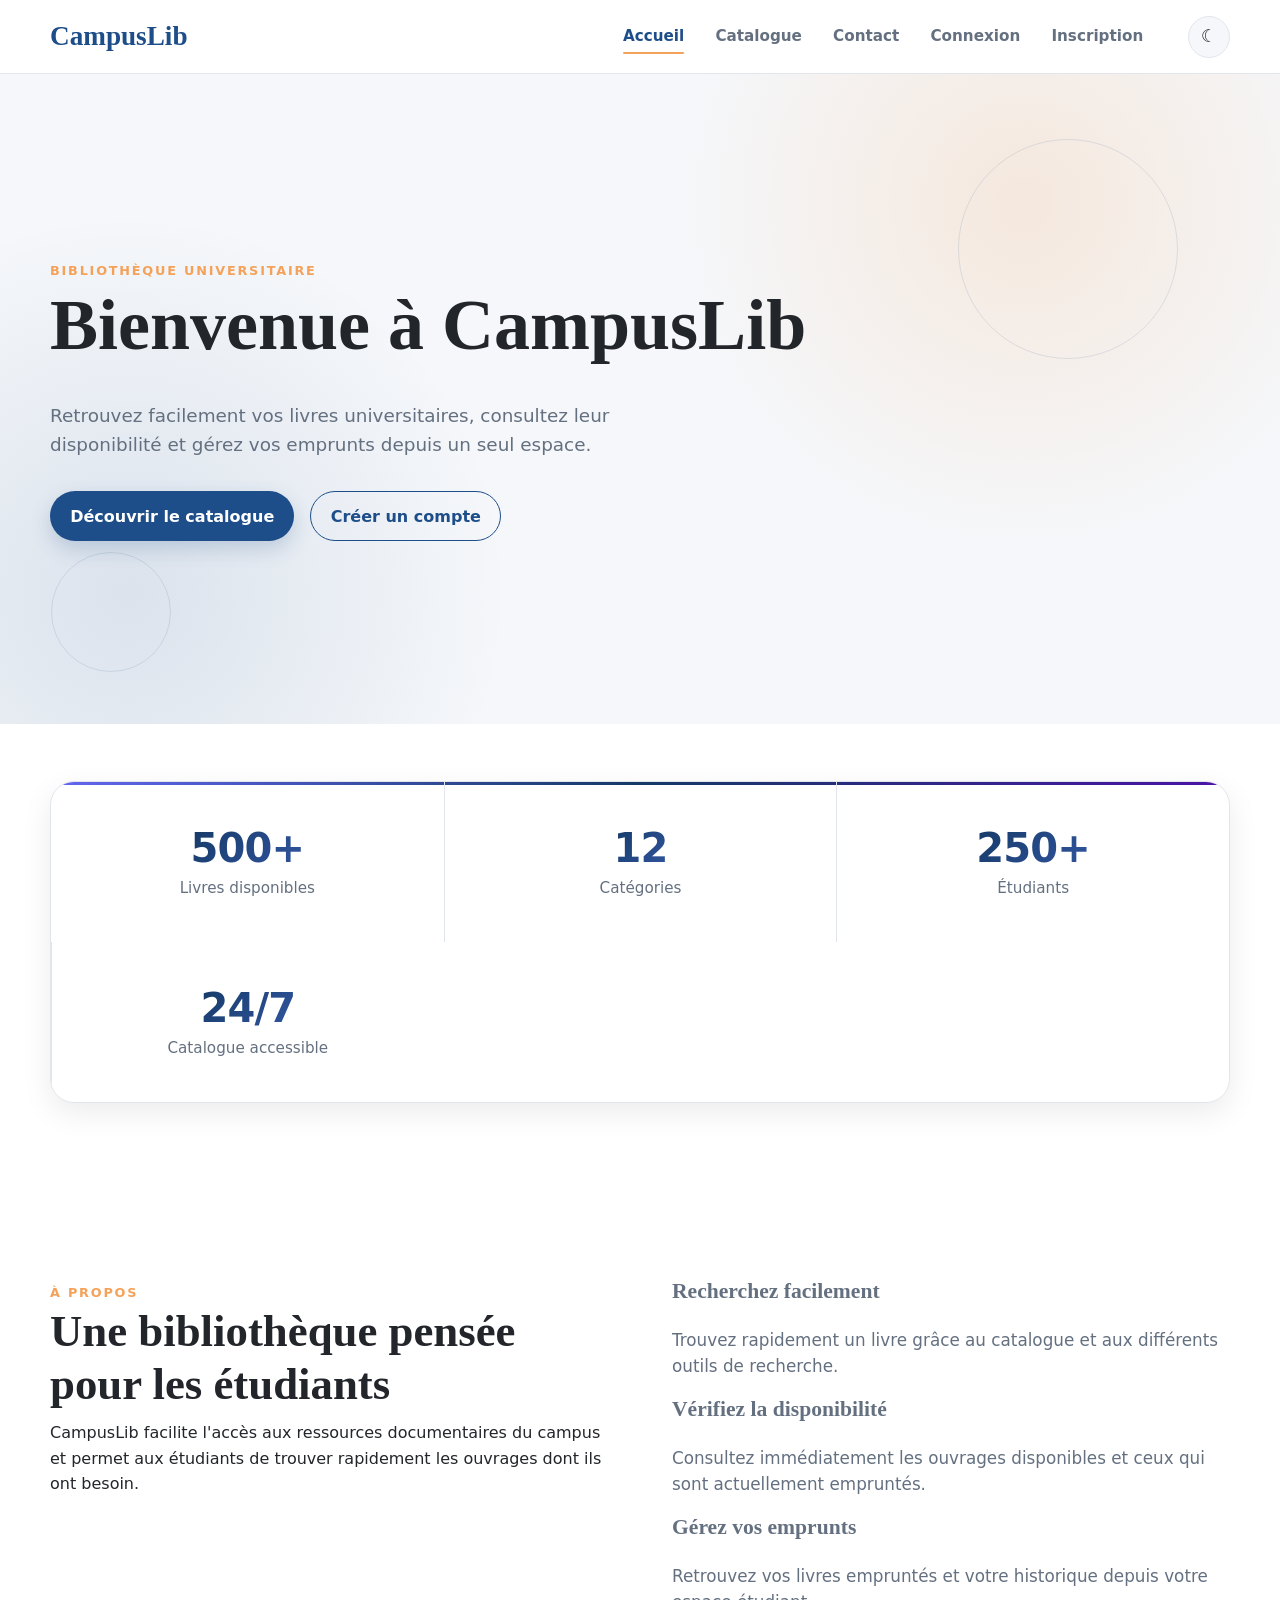
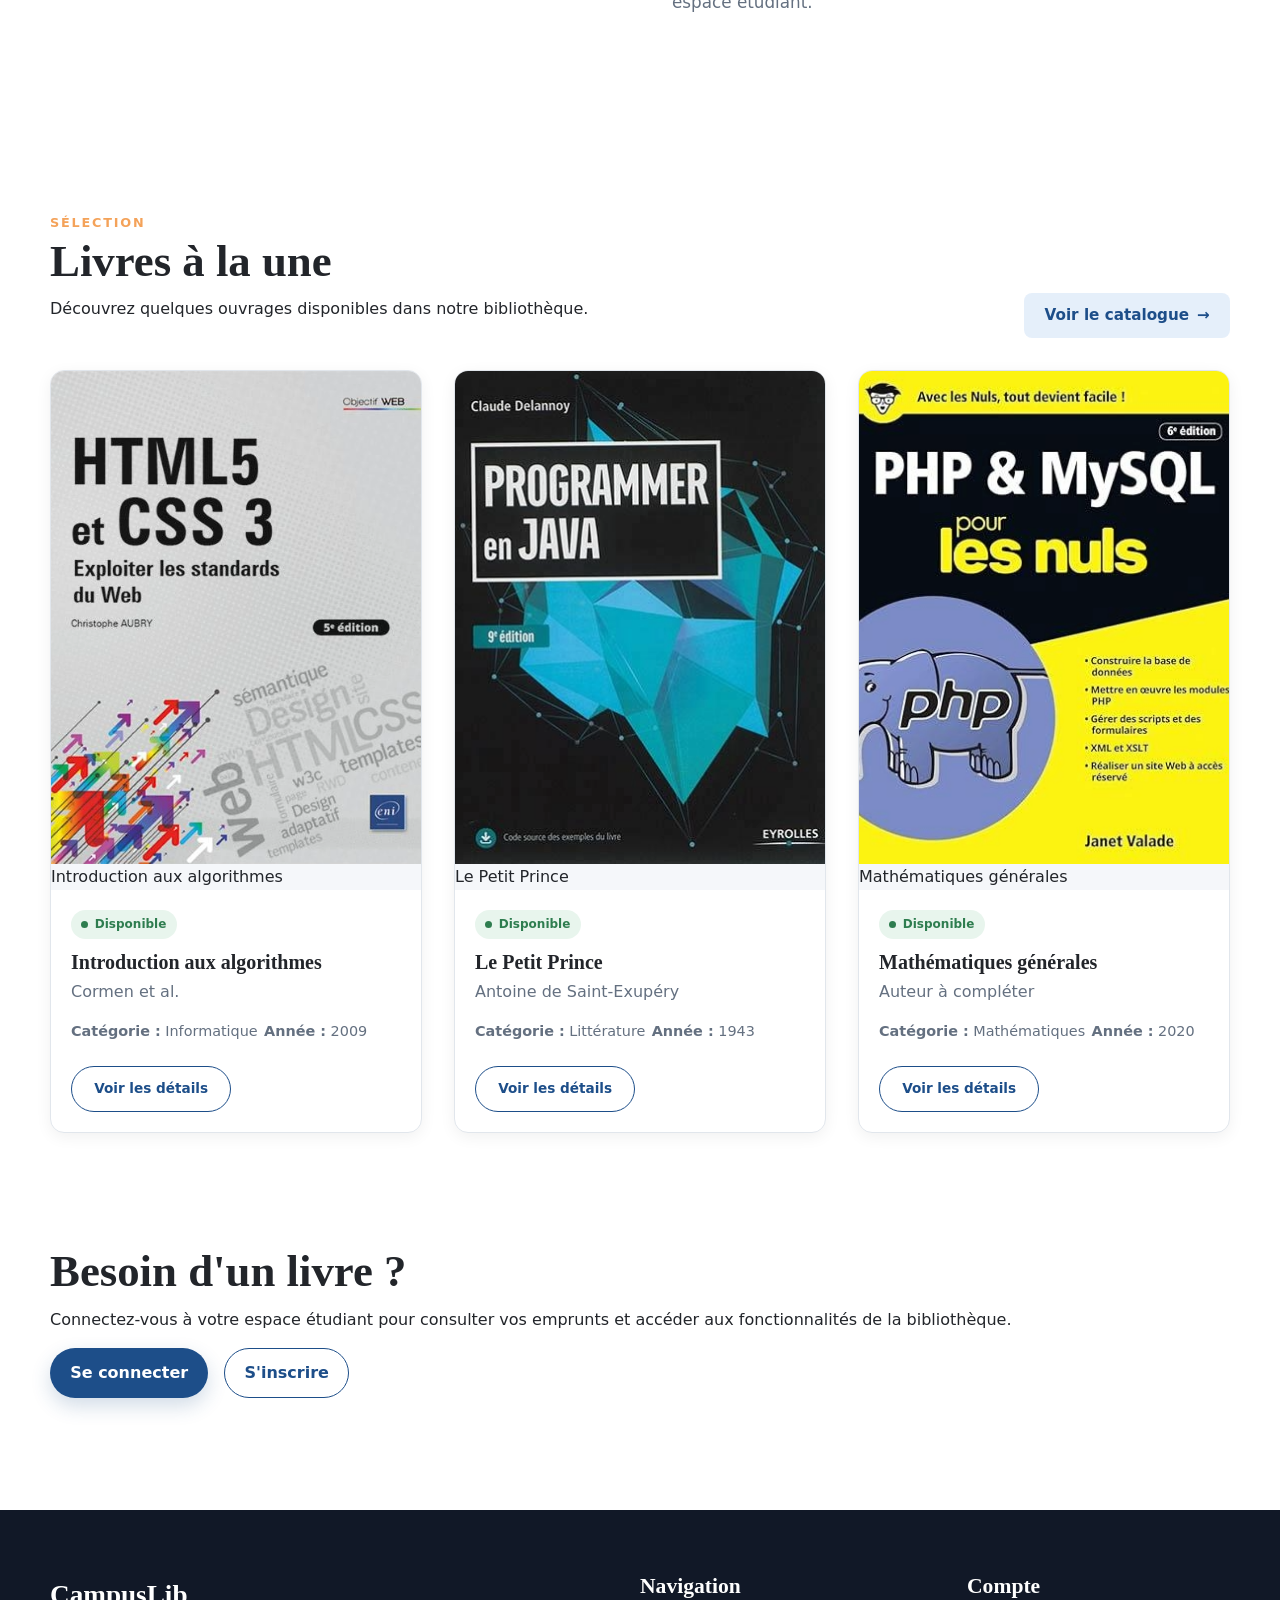
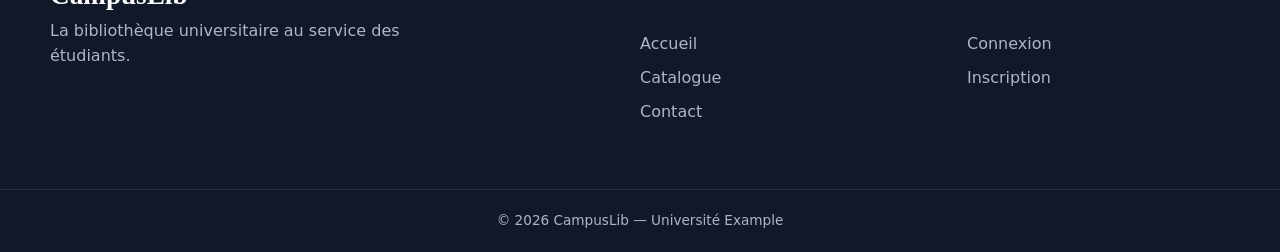
==== commit cb43ab5e: "style: modification du css" ====
--- a/index.html
+++ b/index.html
@@ -232,7 +232,7 @@
             <div class="grille-livres">
 
                 <!-- Livre 1 -->
-                <article class="livre-card livre-card-vedette">
+                <article class="livre-card ">
 
                     <figure>
 
